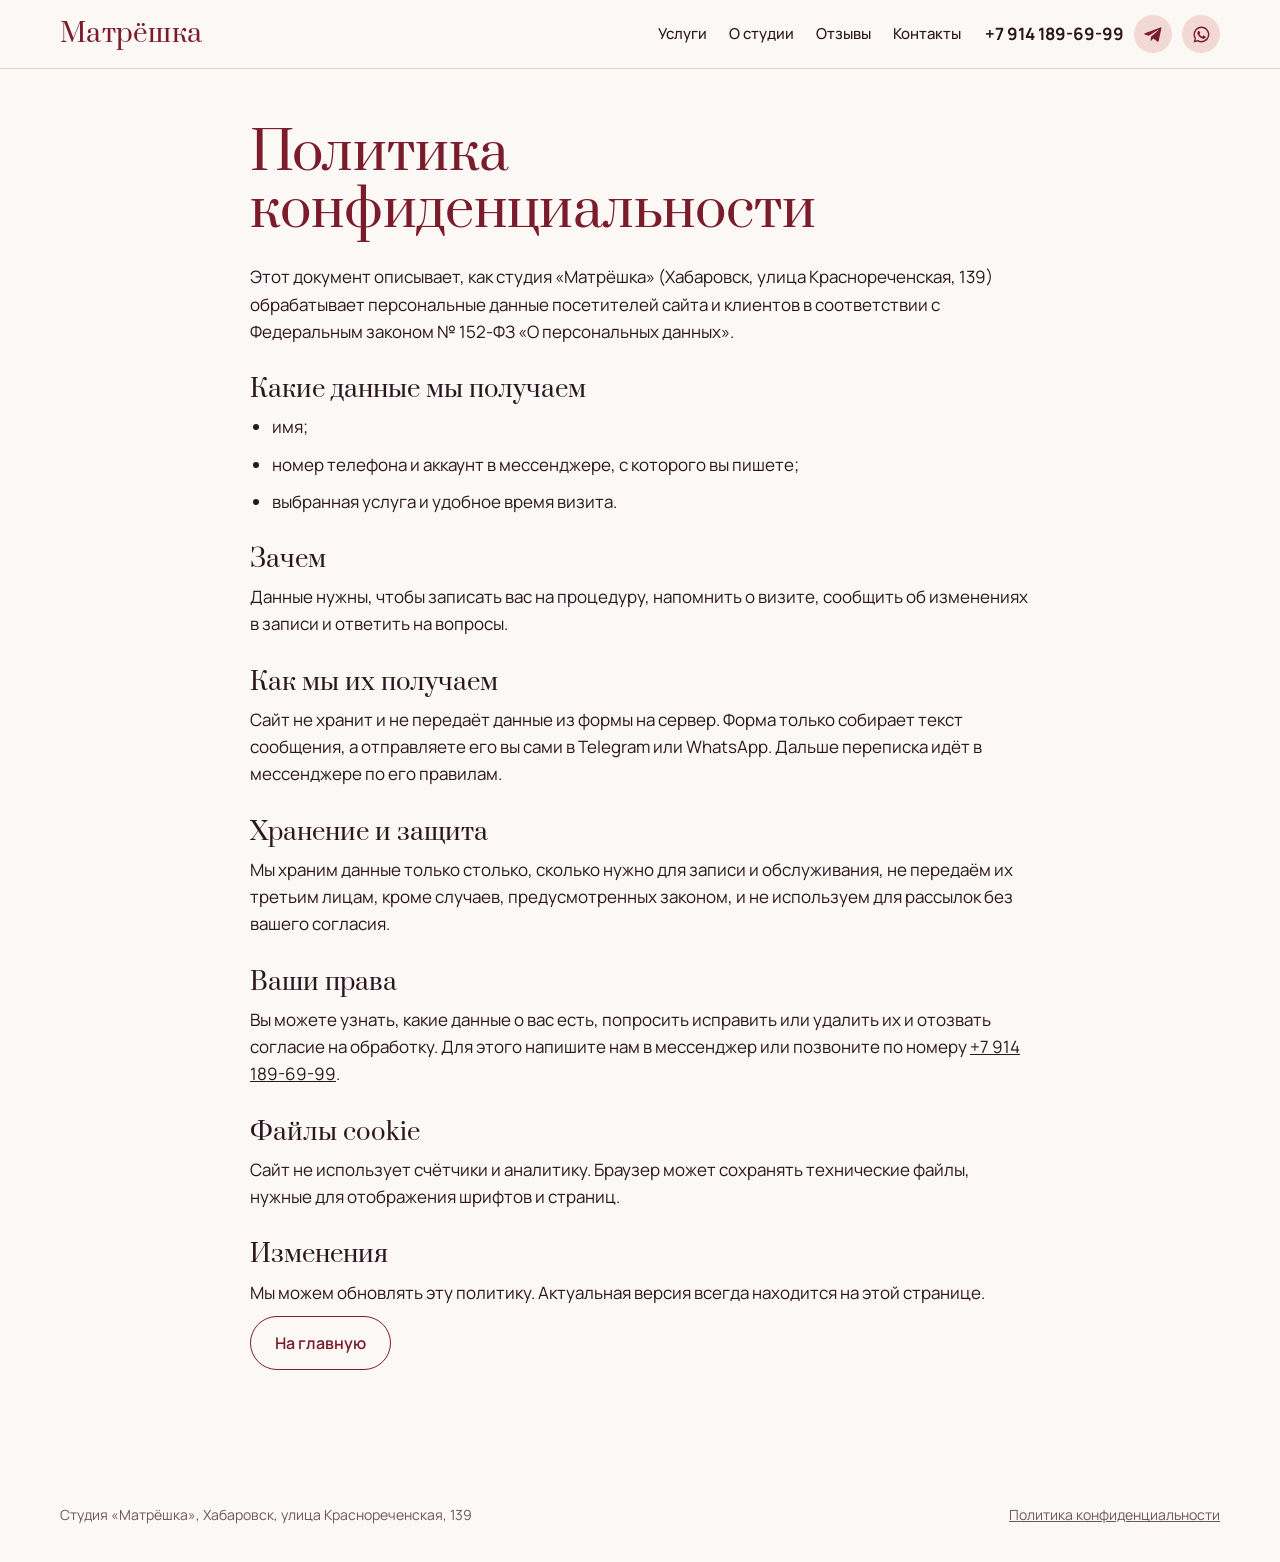
==== matreshka/politika.html @ 4131eca7 "Матрёшка: лендинг студии ресниц и бровей и политика Co-Authored-By: Claude Opus 5.5 <noreply@anthrop" ====
<!doctype html>
<html lang="ru">
<head>
<meta charset="utf-8">
<meta name="viewport" content="width=device-width, initial-scale=1">
<meta name="robots" content="noindex, nofollow">
<title>Политика конфиденциальности: Матрёшка</title>
<meta name="description" content="Студия ресниц и бровей «Матрёшка» в Хабаровске, улица Краснореченская, 139. Запись в Telegram и WhatsApp.">
<link rel="preconnect" href="https://fonts.googleapis.com">
<link rel="preconnect" href="https://fonts.gstatic.com" crossorigin>
<link href="https://fonts.googleapis.com/css2?family=Manrope:wght@400;500;600;700&family=Prata&display=swap&subset=cyrillic" rel="stylesheet">
<link rel="stylesheet" href="style.css">
</head>
<body>
<header class="top">
  <div class="wrap">
    <a class="logo" href="index.html">Матрёшка</a>
    <nav class="nav" id="nav">
      <a href="index.html#services">Услуги</a>
      <a href="index.html#room">О студии</a>
      <a href="index.html#reviews">Отзывы</a>
      <a href="index.html#contact">Контакты</a>
    </nav>
    <div class="contacts">
      <a class="phone" href="tel:+79141896999">+7 914 189-69-99</a>
      <a class="ico" href="https://t.me/+79141896999" target="_blank" rel="noopener" aria-label="Написать в Telegram"><svg viewBox="0 0 24 24" aria-hidden="true"><path d="M21.9 4.3 18.6 20c-.2 1.1-.9 1.4-1.8.9l-5-3.7-2.4 2.3c-.3.3-.5.5-1 .5l.4-5.1 9.3-8.4c.4-.4-.1-.6-.6-.2L6 13.5 1 12c-1.1-.3-1.1-1.1.2-1.6L20.6 3c.9-.3 1.7.2 1.3 1.3z"/></svg></a>
      <a class="ico" href="https://wa.me/79141896999" target="_blank" rel="noopener" aria-label="Написать в WhatsApp"><svg viewBox="0 0 24 24" aria-hidden="true"><path d="M12 2a10 10 0 0 0-8.6 15.1L2 22l5-1.3A10 10 0 1 0 12 2zm0 18.2c-1.5 0-3-.4-4.3-1.2l-.3-.2-3 .8.8-2.9-.2-.3A8.2 8.2 0 1 1 12 20.2zm4.5-6.1c-.2-.1-1.5-.7-1.7-.8-.2-.1-.4-.1-.6.1l-.8 1c-.1.2-.3.2-.5.1a6.7 6.7 0 0 1-3.3-2.9c-.2-.4.2-.4.7-1.3.1-.2 0-.3 0-.4l-.8-1.8c-.2-.5-.4-.4-.6-.4h-.5c-.2 0-.4.1-.7.3-.2.3-.9.9-.9 2.2s.9 2.5 1.1 2.7c.1.2 1.8 2.8 4.4 3.9 1.6.7 2.3.8 3.1.6.5-.1 1.5-.6 1.7-1.2.2-.6.2-1.1.2-1.2-.1-.1-.3-.2-.5-.3z"/></svg></a>
      <a class="ico" href="tel:+79141896999" aria-label="Позвонить" id="callico"><svg viewBox="0 0 24 24" aria-hidden="true"><path d="M6.6 10.8a15.1 15.1 0 0 0 6.6 6.6l2.2-2.2c.3-.3.7-.4 1-.2 1.1.4 2.3.6 3.6.6.6 0 1 .4 1 1V20c0 .6-.4 1-1 1A17 17 0 0 1 3 4c0-.6.4-1 1-1h3.5c.6 0 1 .4 1 1 0 1.3.2 2.5.6 3.6.1.3 0 .7-.2 1z"/></svg></a>
    </div>
    <button class="burger" aria-label="Меню" aria-controls="nav" aria-expanded="false"><svg viewBox="0 0 24 24" fill="none" stroke="currentColor" stroke-width="1.8"><path d="M3 7h18M3 12h18M3 17h18"/></svg></button>
  </div>
</header>
<main class="doc">
  <div class="wrap">
    <h1>Политика конфиденциальности</h1>
    <p>Этот документ описывает, как студия «Матрёшка» (Хабаровск, улица Краснореченская, 139) обрабатывает персональные данные посетителей сайта и клиентов в соответствии с Федеральным законом № 152‑ФЗ «О персональных данных».</p>
    <h2>Какие данные мы получаем</h2>
    <ul>
      <li>имя;</li>
      <li>номер телефона и аккаунт в мессенджере, с которого вы пишете;</li>
      <li>выбранная услуга и удобное время визита.</li>
    </ul>
    <h2>Зачем</h2>
    <p>Данные нужны, чтобы записать вас на процедуру, напомнить о визите, сообщить об изменениях в записи и ответить на вопросы.</p>
    <h2>Как мы их получаем</h2>
    <p>Сайт не хранит и не передаёт данные из формы на сервер. Форма только собирает текст сообщения, а отправляете его вы сами в Telegram или WhatsApp. Дальше переписка идёт в мессенджере по его правилам.</p>
    <h2>Хранение и защита</h2>
    <p>Мы храним данные только столько, сколько нужно для записи и обслуживания, не передаём их третьим лицам, кроме случаев, предусмотренных законом, и не используем для рассылок без вашего согласия.</p>
    <h2>Ваши права</h2>
    <p>Вы можете узнать, какие данные о вас есть, попросить исправить или удалить их и отозвать согласие на обработку. Для этого напишите нам в мессенджер или позвоните по номеру <a href="tel:+79141896999">+7 914 189-69-99</a>.</p>
    <h2>Файлы cookie</h2>
    <p>Сайт не использует счётчики и аналитику. Браузер может сохранять технические файлы, нужные для отображения шрифтов и страниц.</p>
    <h2>Изменения</h2>
    <p>Мы можем обновлять эту политику. Актуальная версия всегда находится на этой странице.</p>
    <p><a class="btn btn-line" href="index.html">На главную</a></p>
  </div>
</main>
<footer>
  <div class="wrap">
    <span>Студия «Матрёшка», Хабаровск, улица Краснореченская, 139</span>
    <a href="politika.html">Политика конфиденциальности</a>
  </div>
</footer>
<script src="script.js"></script>
</body>
</html>
---- matreshka/style.css ----
:root{
  --cherry:#7A1C2B; --cherry-d:#5E1220; --blush:#F2D9D3; --blush-l:#F8ECE8;
  --ink:#2B1620; --muted:#6E5560; --milk:#FCF8F6; --ochre:#B8873A; --line:#E6CFC8;
  --serif:"Prata",Georgia,serif; --sans:"Manrope",system-ui,sans-serif;
}
*{box-sizing:border-box;margin:0;padding:0}
html{scroll-behavior:smooth;scroll-padding-top:80px}
body{background:var(--milk);color:var(--ink);font:400 17px/1.6 var(--sans);-webkit-font-smoothing:antialiased}
img{display:block;max-width:100%}
a{color:inherit}
:focus-visible{outline:2px solid var(--cherry);outline-offset:3px;border-radius:4px}
.wrap{width:min(1160px,100% - 32px);margin-inline:auto}
h1,h2,h3{font-family:var(--serif);font-weight:400;line-height:1.1}
h2{font-size:clamp(30px,4.4vw,48px);margin-bottom:20px}
.lead{color:var(--muted);max-width:56ch}

/* header */
.top{position:sticky;top:0;z-index:20;background:rgba(252,248,246,.92);backdrop-filter:blur(10px);border-bottom:1px solid var(--line)}
.top .wrap{display:flex;align-items:center;gap:24px;height:68px}
.logo{font-family:var(--serif);font-size:26px;text-decoration:none;color:var(--cherry);letter-spacing:.01em}
.nav{display:flex;gap:22px;margin-left:auto}
.nav a{text-decoration:none;font-weight:500;font-size:15px}
.nav a:hover{color:var(--cherry)}
.contacts{display:flex;align-items:center;gap:10px}
.phone{font-weight:700;text-decoration:none;white-space:nowrap}
.ico{width:38px;height:38px;border-radius:50%;display:grid;place-items:center;background:var(--blush);color:var(--cherry);transition:background .2s}
.ico:hover{background:var(--cherry);color:#fff}
#callico{display:none}
.ico svg{width:19px;height:19px;fill:currentColor}
.burger{display:none;background:none;border:0;width:40px;height:40px;cursor:pointer;color:var(--ink)}
.burger svg{width:26px;height:26px}

/* buttons */
.btn{display:inline-flex;align-items:center;gap:10px;padding:15px 24px;border-radius:999px;font:600 16px var(--sans);text-decoration:none;border:1.5px solid var(--cherry);cursor:pointer;transition:background .2s,color .2s}
.btn svg{width:18px;height:18px;fill:currentColor}
.btn-main{background:var(--cherry);color:#fff}
.btn-main:hover{background:var(--cherry-d);border-color:var(--cherry-d)}
.btn-line{background:transparent;color:var(--cherry)}
.btn-line:hover{background:var(--cherry);color:#fff}

/* hero */
.hero{padding:56px 0 80px;overflow:hidden}
.hero .wrap{display:grid;grid-template-columns:1.05fr .95fr;gap:48px;align-items:center}
.hero h1{font-size:clamp(58px,10vw,128px);color:var(--cherry);letter-spacing:-.01em;margin-bottom:18px}
.hero .sub{font-size:clamp(20px,2.2vw,26px);font-family:var(--serif);margin-bottom:14px;max-width:22ch}
.hero .lead{margin-bottom:30px}
.cta{display:flex;flex-wrap:wrap;gap:12px}
.rating{display:inline-flex;align-items:center;gap:10px;margin-top:30px;text-decoration:none;color:var(--muted);font-size:15px}
.rating b{font-size:22px;color:var(--ink);font-family:var(--serif);font-weight:400}
.stars{color:var(--ochre);letter-spacing:2px}

/* nested ovals: the doll motif */
.doll{position:relative;aspect-ratio:4/5;width:min(440px,100%);margin-inline:auto}
.doll::before,.doll::after{content:"";position:absolute;border-radius:50% 50% 46% 46%/42% 42% 58% 58%;border:1.5px solid var(--cherry);opacity:.35}
.doll::before{inset:-26px}
.doll::after{inset:-52px;opacity:.16}
.doll .shell{position:absolute;inset:0;border-radius:50% 50% 46% 46%/42% 42% 58% 58%;overflow:hidden;background:linear-gradient(160deg,var(--blush),#E7BFB6)}
.doll img{width:100%;height:100%;object-fit:cover;object-position:center 30%}

/* sections */
section{padding:88px 0}
.services{background:var(--blush-l)}
.svc-head{display:flex;justify-content:space-between;align-items:end;gap:24px;flex-wrap:wrap;margin-bottom:36px}
.svc-list{list-style:none;border-top:1px solid var(--line)}
.svc-list li{display:grid;grid-template-columns:minmax(0,1fr) minmax(0,1.3fr) auto;gap:28px;align-items:center;padding:26px 0;border-bottom:1px solid var(--line)}
.svc-list h3{font-size:clamp(22px,2.4vw,28px)}
.svc-list p{color:var(--muted);font-size:16px}
.svc-list .price{font-weight:600;color:var(--cherry);white-space:nowrap;text-decoration:none;font-size:15px}
.svc-list .price:hover{text-decoration:underline}
.note{margin-top:22px;font-size:15px;color:var(--muted)}

.room .wrap{display:grid;grid-template-columns:.9fr 1.1fr;gap:64px;align-items:center}
.room-photo{border-radius:28px 28px 200px 28px;overflow:hidden;aspect-ratio:4/5;background:var(--blush)}
.room-photo img{width:100%;height:100%;object-fit:cover}
.praise{list-style:none;margin-top:28px;display:grid;gap:20px}
.praise li{padding-left:22px;border-left:2px solid var(--ochre)}
.praise b{display:block;font-family:var(--serif);font-weight:400;font-size:21px;margin-bottom:2px}
.praise span{color:var(--muted);font-size:16px}

.steps{background:var(--cherry);color:#fff}
.steps h2{color:#fff}
.steps .lead{color:#F2D9D3}
.step-list{list-style:none;display:grid;grid-template-columns:repeat(3,1fr);gap:36px;margin-top:44px;counter-reset:s}
.step-list li{counter-increment:s;border-top:1px solid rgba(255,255,255,.3);padding-top:22px}
.step-list li::before{content:counter(s);font-family:var(--serif);font-size:44px;color:var(--blush);display:block;line-height:1;margin-bottom:14px}
.step-list b{display:block;font-size:19px;margin-bottom:6px}
.step-list span{color:#F2D9D3;font-size:16px}
.steps .cta{margin-top:44px}
.steps .btn-main{background:#fff;color:var(--cherry);border-color:#fff}
.steps .btn-main:hover{background:var(--blush);border-color:var(--blush)}
.steps .btn-line{color:#fff;border-color:rgba(255,255,255,.6)}
.steps .btn-line:hover{background:#fff;color:var(--cherry)}

.reviews .wrap{display:grid;grid-template-columns:auto 1fr;gap:64px;align-items:center}
.big-rate{font-family:var(--serif);font-size:clamp(96px,14vw,170px);line-height:.9;color:var(--cherry)}
.big-rate small{display:block;font-family:var(--sans);font-size:16px;color:var(--muted);margin-top:14px;line-height:1.5}
.reviews p.lead{margin-bottom:26px}

.contact{background:var(--blush-l)}
.contact .wrap{display:grid;grid-template-columns:1fr 1fr;gap:56px}
.info{display:grid;gap:22px;margin-top:8px}
.info dt{font-size:14px;color:var(--muted)}
.info dd{font-size:19px;font-weight:600}
.info dd a{text-decoration:none}
.info dd a:hover{color:var(--cherry)}
.map-links{display:flex;gap:10px;flex-wrap:wrap;margin-top:28px}
form{background:#fff;border-radius:28px;padding:36px;display:grid;gap:16px;border:1px solid var(--line)}
form h3{font-size:28px}
form p{color:var(--muted);font-size:15px}
label{display:grid;gap:6px;font-size:14px;font-weight:600}
input,select,textarea{font:400 16px var(--sans);padding:13px 16px;border-radius:14px;border:1.5px solid var(--line);background:var(--milk);color:var(--ink);width:100%}
input:focus,select:focus,textarea:focus{outline:none;border-color:var(--cherry)}
.choose{display:flex;gap:10px;flex-wrap:wrap}
.choose .btn{flex:1;justify-content:center}

footer{padding:36px 0;font-size:14px;color:var(--muted)}
footer .wrap{display:flex;justify-content:space-between;gap:16px;flex-wrap:wrap}

/* policy page */
.doc{padding:56px 0 88px}
.doc .wrap{max-width:780px}
.doc h1{font-size:clamp(34px,5vw,52px);color:var(--cherry);margin-bottom:24px}
.doc h2{font-size:24px;margin:32px 0 10px}
.doc p,.doc li{margin-bottom:10px}
.doc ul{padding-left:22px}

@media (max-width:960px){
  .nav{display:none;position:absolute;top:68px;left:0;right:0;background:var(--milk);flex-direction:column;padding:16px 16px 24px;gap:4px;border-bottom:1px solid var(--line)}
  .nav.open{display:flex}
  .nav a{padding:12px 0;font-size:18px}
  .burger{display:block}
  .contacts{margin-left:auto}
  .phone{display:none}
  #callico{display:grid}
  .hero .wrap,.room .wrap,.reviews .wrap,.contact .wrap{grid-template-columns:1fr}
  .hero{padding-top:36px}
  .doll{width:min(320px,74%);margin-top:40px}
  .room .wrap{gap:36px}
  .reviews .wrap{gap:24px}
}
@media (max-width:640px){
  body{font-size:16px}
  section{padding:64px 0}
  .svc-list li{grid-template-columns:1fr;gap:6px;padding:22px 0}
  .step-list{grid-template-columns:1fr;gap:26px}
  form{padding:24px}
  .cta .btn{flex:1 1 100%;justify-content:center}
  .logo{font-size:22px}
}
@media (prefers-reduced-motion:reduce){html{scroll-behavior:auto}*{transition:none!important}}
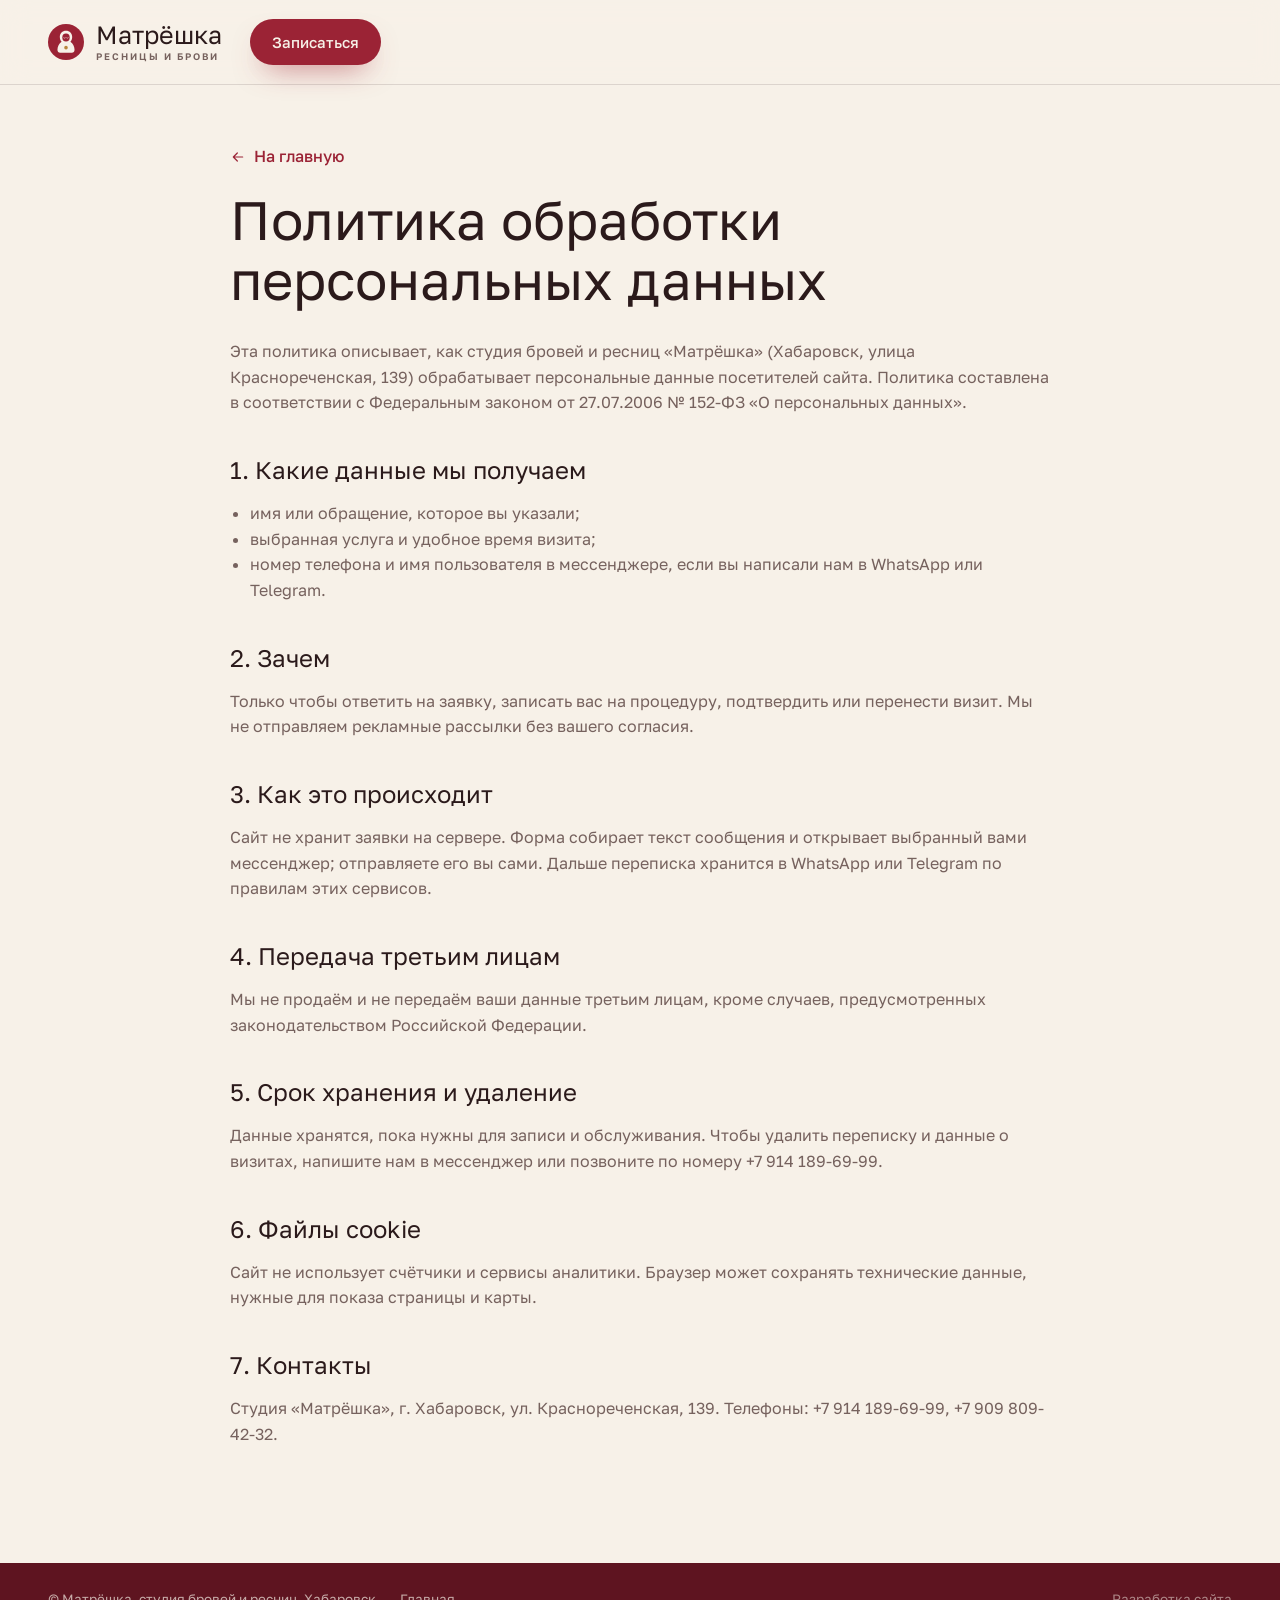
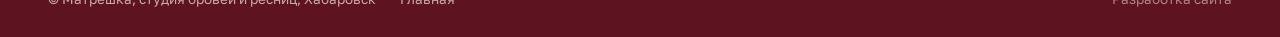
==== commit 1d65e324: "Матрёшка: лендинг студии бровей и ресниц с нуля Идея «взгляд собирается слоями»: матрёшка в SVG, кон" ====
--- a/matreshka/politika.html
+++ b/matreshka/politika.html
@@ -4,63 +4,45 @@
 <meta charset="utf-8">
 <meta name="viewport" content="width=device-width, initial-scale=1">
 <meta name="robots" content="noindex, nofollow">
-<title>Политика конфиденциальности: Матрёшка</title>
-<meta name="description" content="Студия ресниц и бровей «Матрёшка» в Хабаровске, улица Краснореченская, 139. Запись в Telegram и WhatsApp.">
-<link rel="preconnect" href="https://fonts.googleapis.com">
-<link rel="preconnect" href="https://fonts.gstatic.com" crossorigin>
-<link href="https://fonts.googleapis.com/css2?family=Manrope:wght@400;500;600;700&family=Prata&display=swap&subset=cyrillic" rel="stylesheet">
+<title>Политика конфиденциальности: Матрёшка, Хабаровск</title>
+<meta name="description" content="Политика обработки персональных данных студии бровей и ресниц «Матрёшка», Хабаровск.">
+<link rel="icon" href="favicon.svg" type="image/svg+xml">
 <link rel="stylesheet" href="style.css">
+<style>
+.doc{padding:60px 0 100px}
+.doc .wrap{max-width:820px}
+.doc h1{font:400 clamp(34px,4.4vw,54px)/1.1 var(--ff-h);margin:18px 0 30px}
+.doc h2{font:400 24px/1.3 var(--ff-h);margin:38px 0 12px}
+.doc p,.doc li{color:var(--muted)}
+.doc ul{padding-left:20px}
+.back{display:inline-flex;align-items:center;gap:8px;color:var(--cherry);font-weight:500}
+.back svg{width:16px;height:16px;transform:rotate(180deg)}
+</style>
 </head>
 <body>
-<header class="top">
-  <div class="wrap">
-    <a class="logo" href="index.html">Матрёшка</a>
-    <nav class="nav" id="nav">
-      <a href="index.html#services">Услуги</a>
-      <a href="index.html#room">О студии</a>
-      <a href="index.html#reviews">Отзывы</a>
-      <a href="index.html#contact">Контакты</a>
-    </nav>
-    <div class="contacts">
-      <a class="phone" href="tel:+79141896999">+7 914 189-69-99</a>
-      <a class="ico" href="https://t.me/+79141896999" target="_blank" rel="noopener" aria-label="Написать в Telegram"><svg viewBox="0 0 24 24" aria-hidden="true"><path d="M21.9 4.3 18.6 20c-.2 1.1-.9 1.4-1.8.9l-5-3.7-2.4 2.3c-.3.3-.5.5-1 .5l.4-5.1 9.3-8.4c.4-.4-.1-.6-.6-.2L6 13.5 1 12c-1.1-.3-1.1-1.1.2-1.6L20.6 3c.9-.3 1.7.2 1.3 1.3z"/></svg></a>
-      <a class="ico" href="https://wa.me/79141896999" target="_blank" rel="noopener" aria-label="Написать в WhatsApp"><svg viewBox="0 0 24 24" aria-hidden="true"><path d="M12 2a10 10 0 0 0-8.6 15.1L2 22l5-1.3A10 10 0 1 0 12 2zm0 18.2c-1.5 0-3-.4-4.3-1.2l-.3-.2-3 .8.8-2.9-.2-.3A8.2 8.2 0 1 1 12 20.2zm4.5-6.1c-.2-.1-1.5-.7-1.7-.8-.2-.1-.4-.1-.6.1l-.8 1c-.1.2-.3.2-.5.1a6.7 6.7 0 0 1-3.3-2.9c-.2-.4.2-.4.7-1.3.1-.2 0-.3 0-.4l-.8-1.8c-.2-.5-.4-.4-.6-.4h-.5c-.2 0-.4.1-.7.3-.2.3-.9.9-.9 2.2s.9 2.5 1.1 2.7c.1.2 1.8 2.8 4.4 3.9 1.6.7 2.3.8 3.1.6.5-.1 1.5-.6 1.7-1.2.2-.6.2-1.1.2-1.2-.1-.1-.3-.2-.5-.3z"/></svg></a>
-      <a class="ico" href="tel:+79141896999" aria-label="Позвонить" id="callico"><svg viewBox="0 0 24 24" aria-hidden="true"><path d="M6.6 10.8a15.1 15.1 0 0 0 6.6 6.6l2.2-2.2c.3-.3.7-.4 1-.2 1.1.4 2.3.6 3.6.6.6 0 1 .4 1 1V20c0 .6-.4 1-1 1A17 17 0 0 1 3 4c0-.6.4-1 1-1h3.5c.6 0 1 .4 1 1 0 1.3.2 2.5.6 3.6.1.3 0 .7-.2 1z"/></svg></a>
-    </div>
-    <button class="burger" aria-label="Меню" aria-controls="nav" aria-expanded="false"><svg viewBox="0 0 24 24" fill="none" stroke="currentColor" stroke-width="1.8"><path d="M3 7h18M3 12h18M3 17h18"/></svg></button>
-  </div>
-</header>
-<main class="doc">
-  <div class="wrap">
-    <h1>Политика конфиденциальности</h1>
-    <p>Этот документ описывает, как студия «Матрёшка» (Хабаровск, улица Краснореченская, 139) обрабатывает персональные данные посетителей сайта и клиентов в соответствии с Федеральным законом № 152‑ФЗ «О персональных данных».</p>
-    <h2>Какие данные мы получаем</h2>
-    <ul>
-      <li>имя;</li>
-      <li>номер телефона и аккаунт в мессенджере, с которого вы пишете;</li>
-      <li>выбранная услуга и удобное время визита.</li>
-    </ul>
-    <h2>Зачем</h2>
-    <p>Данные нужны, чтобы записать вас на процедуру, напомнить о визите, сообщить об изменениях в записи и ответить на вопросы.</p>
-    <h2>Как мы их получаем</h2>
-    <p>Сайт не хранит и не передаёт данные из формы на сервер. Форма только собирает текст сообщения, а отправляете его вы сами в Telegram или WhatsApp. Дальше переписка идёт в мессенджере по его правилам.</p>
-    <h2>Хранение и защита</h2>
-    <p>Мы храним данные только столько, сколько нужно для записи и обслуживания, не передаём их третьим лицам, кроме случаев, предусмотренных законом, и не используем для рассылок без вашего согласия.</p>
-    <h2>Ваши права</h2>
-    <p>Вы можете узнать, какие данные о вас есть, попросить исправить или удалить их и отозвать согласие на обработку. Для этого напишите нам в мессенджер или позвоните по номеру <a href="tel:+79141896999">+7 914 189-69-99</a>.</p>
-    <h2>Файлы cookie</h2>
-    <p>Сайт не использует счётчики и аналитику. Браузер может сохранять технические файлы, нужные для отображения шрифтов и страниц.</p>
-    <h2>Изменения</h2>
-    <p>Мы можем обновлять эту политику. Актуальная версия всегда находится на этой странице.</p>
-    <p><a class="btn btn-line" href="index.html">На главную</a></p>
-  </div>
-</main>
-<footer>
-  <div class="wrap">
-    <span>Студия «Матрёшка», Хабаровск, улица Краснореченская, 139</span>
-    <a href="politika.html">Политика конфиденциальности</a>
-  </div>
-</footer>
-<script src="script.js"></script>
+<header class="hdr is-scrolled"><div class="hdr__in wrap">
+  <a href="./" class="logo"><img src="favicon.svg" alt="" width="36" height="36"><span class="logo__txt">Матрёшка<small>ресницы и брови</small></span></a>
+  <div class="hdr__right"><a class="btn btn--sm btn--cherry" href="./#book">Записаться</a></div>
+</div></header>
+<main class="doc"><div class="wrap">
+<a class="back" href="./"><svg viewBox="0 0 24 24"><path d="M5 12h14M13 6l6 6-6 6" fill="none" stroke="currentColor" stroke-width="1.8" stroke-linecap="round" stroke-linejoin="round"/></svg>На главную</a>
+<h1>Политика обработки персональных данных</h1>
+<p>Эта политика описывает, как студия бровей и ресниц «Матрёшка» (Хабаровск, улица Краснореченская, 139) обрабатывает персональные данные посетителей сайта. Политика составлена в соответствии с Федеральным законом от 27.07.2006 № 152-ФЗ «О персональных данных».</p>
+<h2>1. Какие данные мы получаем</h2>
+<ul><li>имя или обращение, которое вы указали;</li><li>выбранная услуга и удобное время визита;</li><li>номер телефона и имя пользователя в мессенджере, если вы написали нам в WhatsApp или Telegram.</li></ul>
+<h2>2. Зачем</h2>
+<p>Только чтобы ответить на заявку, записать вас на процедуру, подтвердить или перенести визит. Мы не отправляем рекламные рассылки без вашего согласия.</p>
+<h2>3. Как это происходит</h2>
+<p>Сайт не хранит заявки на сервере. Форма собирает текст сообщения и открывает выбранный вами мессенджер; отправляете его вы сами. Дальше переписка хранится в WhatsApp или Telegram по правилам этих сервисов.</p>
+<h2>4. Передача третьим лицам</h2>
+<p>Мы не продаём и не передаём ваши данные третьим лицам, кроме случаев, предусмотренных законодательством Российской Федерации.</p>
+<h2>5. Срок хранения и удаление</h2>
+<p>Данные хранятся, пока нужны для записи и обслуживания. Чтобы удалить переписку и данные о визитах, напишите нам в мессенджер или позвоните по номеру +7 914 189-69-99.</p>
+<h2>6. Файлы cookie</h2>
+<p>Сайт не использует счётчики и сервисы аналитики. Браузер может сохранять технические данные, нужные для показа страницы и карты.</p>
+<h2>7. Контакты</h2>
+<p>Студия «Матрёшка», г. Хабаровск, ул. Краснореченская, 139. Телефоны: +7 914 189-69-99, +7 909 809-42-32.</p>
+</div></main>
+<footer class="ftr"><div class="wrap ftr__in"><span>© Матрёшка, студия бровей и ресниц, Хабаровск</span><a href="./">Главная</a><a class="dev" href="https://staswebdesign.github.io/" target="_blank" rel="noopener">Разработка сайта</a></div></footer>
 </body>
 </html>
--- a/matreshka/style.css
+++ b/matreshka/style.css
@@ -1,150 +1,454 @@
+@font-face{font-family:"Prata";src:url(fonts/prata-cyrillic-400-normal.woff2) format("woff2");font-weight:400;font-display:swap;unicode-range:U+0301,U+0400-045F,U+0490-0491,U+04B0-04B1,U+2116}
+@font-face{font-family:"Prata";src:url(fonts/prata-latin-400-normal.woff2) format("woff2");font-weight:400;font-display:swap;unicode-range:U+0000-002F,U+003A-00FF,U+0131,U+0152-0153,U+02BB-02BC,U+02C6,U+02DA,U+02DC,U+2000-206F,U+20AC,U+20BD,U+2122,U+2212,U+2215}
+@font-face{font-family:"Golos";src:url(fonts/golos-text-cyrillic-400-normal.woff2) format("woff2");font-weight:400;font-display:swap;unicode-range:U+0301,U+0400-045F,U+0490-0491,U+04B0-04B1,U+2116}
+@font-face{font-family:"Golos";src:url(fonts/golos-text-cyrillic-500-normal.woff2) format("woff2");font-weight:500;font-display:swap;unicode-range:U+0301,U+0400-045F,U+0490-0491,U+04B0-04B1,U+2116}
+@font-face{font-family:"Golos";src:url(fonts/golos-text-cyrillic-600-normal.woff2) format("woff2");font-weight:600;font-display:swap;unicode-range:U+0301,U+0400-045F,U+0490-0491,U+04B0-04B1,U+2116}
+@font-face{font-family:"Golos";src:url(fonts/golos-text-latin-400-normal.woff2) format("woff2");font-weight:400;font-display:swap;unicode-range:U+0000-00FF,U+0131,U+0152-0153,U+02BB-02BC,U+02C6,U+02DA,U+02DC,U+2000-206F,U+20AC,U+20BD,U+2122,U+2212,U+2215}
+@font-face{font-family:"Golos";src:url(fonts/golos-text-latin-500-normal.woff2) format("woff2");font-weight:500;font-display:swap;unicode-range:U+0000-00FF,U+0131,U+0152-0153,U+02BB-02BC,U+02C6,U+02DA,U+02DC,U+2000-206F,U+20AC,U+20BD,U+2122,U+2212,U+2215}
+@font-face{font-family:"Golos";src:url(fonts/golos-text-latin-600-normal.woff2) format("woff2");font-weight:600;font-display:swap;unicode-range:U+0000-00FF,U+0131,U+0152-0153,U+02BB-02BC,U+02C6,U+02DA,U+02DC,U+2000-206F,U+20AC,U+20BD,U+2122,U+2212,U+2215}
+
 :root{
-  --cherry:#7A1C2B; --cherry-d:#5E1220; --blush:#F2D9D3; --blush-l:#F8ECE8;
-  --ink:#2B1620; --muted:#6E5560; --milk:#FCF8F6; --ochre:#B8873A; --line:#E6CFC8;
-  --serif:"Prata",Georgia,serif; --sans:"Manrope",system-ui,sans-serif;
-}
-*{box-sizing:border-box;margin:0;padding:0}
-html{scroll-behavior:smooth;scroll-padding-top:80px}
-body{background:var(--milk);color:var(--ink);font:400 17px/1.6 var(--sans);-webkit-font-smoothing:antialiased}
-img{display:block;max-width:100%}
-a{color:inherit}
-:focus-visible{outline:2px solid var(--cherry);outline-offset:3px;border-radius:4px}
-.wrap{width:min(1160px,100% - 32px);margin-inline:auto}
-h1,h2,h3{font-family:var(--serif);font-weight:400;line-height:1.1}
-h2{font-size:clamp(30px,4.4vw,48px);margin-bottom:20px}
-.lead{color:var(--muted);max-width:56ch}
+  --milk:#F7F1E8;
+  --milk2:#EFE5D6;
+  --card:#FBF8F3;
+  --ink:#2B1A1B;
+  --muted:#76625E;
+  --cherry:#9B2335;
+  --cherry-d:#5E1420;
+  --gold:#B8863B;
+  --blush:#E9C9BD;
+  --line:rgba(43,26,27,.13);
+  --line-l:rgba(247,241,232,.22);
+  --ff-h:"Prata","Golos",Georgia,serif;
+  --ff:"Golos",system-ui,-apple-system,"Segoe UI",sans-serif;
+  --ease:cubic-bezier(.22,.8,.24,1);
+  --r:22px;
+  --gap:clamp(20px,3vw,40px);
+  --sec:clamp(84px,10vw,140px);
+}
+*,*::before,*::after{box-sizing:border-box}
+html{-webkit-text-size-adjust:100%;scroll-padding-top:90px}
+html.lenis,html.lenis body{height:auto}
+.lenis.lenis-smooth{scroll-behavior:auto!important}
+body{margin:0;background:var(--milk);color:var(--ink);font:400 16px/1.6 var(--ff);-webkit-font-smoothing:antialiased;overflow-x:clip}
+a{color:inherit;text-decoration:none;-webkit-tap-highlight-color:transparent}
+button{font:inherit;color:inherit;background:none;border:0;cursor:pointer;-webkit-tap-highlight-color:transparent}
+img,svg{display:block}
+::selection{background:var(--cherry);color:var(--milk)}
+::-webkit-scrollbar{width:10px;height:8px}
+::-webkit-scrollbar-track{background:var(--milk2)}
+::-webkit-scrollbar-thumb{background:#c9b3a8;border-radius:10px;border:2px solid var(--milk2)}
+html{scrollbar-color:#c9b3a8 var(--milk2);scrollbar-width:thin}
+.wrap{width:min(1240px,100% - 2*clamp(20px,4vw,48px));margin-inline:auto}
+.i{width:18px;height:18px;flex:none}
+
+/* doll */
+.d-body{fill:var(--doll-body,var(--cherry))}
+.d-face{fill:var(--doll-face,var(--milk))}
+.d-hair{fill:var(--doll-ink,var(--ink))}
+.d-brow{fill:none;stroke:var(--doll-ink,var(--ink));stroke-width:3.2;stroke-linecap:round}
+.d-ln{fill:none;stroke:var(--doll-ink,var(--ink));stroke-width:2.4;stroke-linecap:round}
+.d-lash{stroke:var(--doll-ink,var(--ink));stroke-width:1.6;stroke-linecap:round}
+.d-cheek{fill:var(--blush);opacity:.85}
+.d-lip{fill:var(--doll-lip,var(--cherry))}
+.d-apron{fill:var(--doll-face,var(--milk))}
+.d-gold{fill:none;stroke:var(--gold);stroke-width:3;stroke-linecap:round}
+.d-stem{stroke:var(--gold);stroke-width:2.4}
+.d-leaf{fill:var(--gold)}
+.d-petal{fill:var(--doll-lip,var(--cherry))}
+.d-core{fill:var(--gold)}
+.d-dot{fill:var(--gold)}
+
+/* type */
+.eyebrow{margin:0 0 18px;font:600 12px/1.3 var(--ff);letter-spacing:.16em;text-transform:uppercase;color:var(--cherry);display:flex;align-items:center;gap:12px}
+.eyebrow::before{content:"";width:26px;height:1px;background:currentColor}
+.eyebrow--light{color:var(--blush)}
+.h1{font:400 clamp(44px,5vw,72px)/1.06 var(--ff-h);margin:0;letter-spacing:-.01em}
+.h1 em{display:block;font-style:normal;color:var(--cherry)}
+.h2{font:400 clamp(30px,3.5vw,52px)/1.12 var(--ff-h);margin:0;letter-spacing:-.005em;text-wrap:balance}
+h3{font:400 24px/1.25 var(--ff-h);margin:0}
+.lead{font-size:clamp(18px,1.6vw,21px);line-height:1.55;margin:0 0 18px}
+.sec{padding:var(--sec) 0}
+.sec__head{max-width:760px;margin-bottom:clamp(36px,5vw,60px)}
+.sec__head--row{max-width:none;display:flex;justify-content:space-between;align-items:flex-end;gap:24px;flex-wrap:wrap}
+.sec__sub{color:var(--muted);margin:18px 0 0;font-size:17px;max-width:560px}
+
+/* buttons */
+.btn{display:inline-flex;align-items:center;justify-content:center;gap:10px;height:58px;padding:0 30px;border-radius:999px;font:500 16px/1 var(--ff);white-space:nowrap;transition:background .35s var(--ease),color .35s var(--ease),border-color .35s var(--ease),transform .35s var(--ease),box-shadow .35s var(--ease)}
+.btn .i{transition:transform .35s var(--ease)}
+.btn:hover .i{transform:translateX(4px)}
+.btn--cherry{background:var(--cherry);color:var(--milk);box-shadow:0 14px 30px -14px rgba(155,35,53,.7)}
+.btn--cherry:hover{background:var(--cherry-d)}
+.btn--line{border:1px solid rgba(43,26,27,.28)}
+.btn--line:hover{border-color:var(--ink);background:var(--ink);color:var(--milk)}
+.btn--milk{background:var(--milk);color:var(--cherry-d)}
+.btn--milk:hover{background:#fff}
+.btn--ghost{border:1px solid var(--line-l);color:var(--milk)}
+.btn--ghost:hover{background:rgba(247,241,232,.1);border-color:var(--milk)}
+.btn--sm{height:46px;padding:0 22px;font-size:15px}
+.btn--block{width:100%}
 
 /* header */
-.top{position:sticky;top:0;z-index:20;background:rgba(252,248,246,.92);backdrop-filter:blur(10px);border-bottom:1px solid var(--line)}
-.top .wrap{display:flex;align-items:center;gap:24px;height:68px}
-.logo{font-family:var(--serif);font-size:26px;text-decoration:none;color:var(--cherry);letter-spacing:.01em}
-.nav{display:flex;gap:22px;margin-left:auto}
-.nav a{text-decoration:none;font-weight:500;font-size:15px}
-.nav a:hover{color:var(--cherry)}
-.contacts{display:flex;align-items:center;gap:10px}
-.phone{font-weight:700;text-decoration:none;white-space:nowrap}
-.ico{width:38px;height:38px;border-radius:50%;display:grid;place-items:center;background:var(--blush);color:var(--cherry);transition:background .2s}
-.ico:hover{background:var(--cherry);color:#fff}
-#callico{display:none}
-.ico svg{width:19px;height:19px;fill:currentColor}
-.burger{display:none;background:none;border:0;width:40px;height:40px;cursor:pointer;color:var(--ink)}
-.burger svg{width:26px;height:26px}
-
-/* buttons */
-.btn{display:inline-flex;align-items:center;gap:10px;padding:15px 24px;border-radius:999px;font:600 16px var(--sans);text-decoration:none;border:1.5px solid var(--cherry);cursor:pointer;transition:background .2s,color .2s}
-.btn svg{width:18px;height:18px;fill:currentColor}
-.btn-main{background:var(--cherry);color:#fff}
-.btn-main:hover{background:var(--cherry-d);border-color:var(--cherry-d)}
-.btn-line{background:transparent;color:var(--cherry)}
-.btn-line:hover{background:var(--cherry);color:#fff}
+.hdr{position:sticky;top:0;z-index:50;transition:background .4s var(--ease),box-shadow .4s var(--ease)}
+.hdr.is-scrolled{background:rgba(247,241,232,.88);backdrop-filter:blur(14px);-webkit-backdrop-filter:blur(14px);box-shadow:0 1px 0 var(--line)}
+.hdr__in{display:flex;align-items:center;gap:28px;height:84px}
+.logo{display:flex;align-items:center;gap:12px;flex:none}
+.logo__mark{width:30px;height:42px}
+.logo__txt{font:400 25px/1 var(--ff-h);display:flex;flex-direction:column;gap:5px}
+.logo__txt small{font:600 9.5px/1 var(--ff);letter-spacing:.22em;text-transform:uppercase;color:var(--muted)}
+.nav{display:flex;gap:26px;margin-inline:auto;font-size:15px}
+.nav a{position:relative;padding:6px 0}
+.nav a::after{content:"";position:absolute;left:0;right:0;bottom:0;height:1px;background:var(--cherry);transform:scaleX(0);transform-origin:right;transition:transform .4s var(--ease)}
+.nav a:hover::after{transform:scaleX(1);transform-origin:left}
+.hdr__right{display:flex;align-items:center;gap:10px}
+.hdr__phone{font-weight:500;font-size:15px;margin-right:6px;white-space:nowrap}
+.ico-btn{width:42px;height:42px;border-radius:50%;border:1px solid var(--line);display:grid;place-items:center;transition:background .3s,color .3s,border-color .3s}
+.ico-btn svg{width:18px;height:18px}
+.ico-btn:hover{background:var(--ink);color:var(--milk);border-color:var(--ink)}
+.burger{display:none;width:46px;height:46px;border-radius:50%;border:1px solid var(--line);position:relative}
+.burger span{position:absolute;left:14px;right:14px;height:1.5px;background:var(--ink);transition:transform .45s var(--ease),top .45s var(--ease)}
+.burger span:first-child{top:19px}.burger span:last-child{top:26px}
+.menu-open .burger span:first-child{top:22.5px;transform:rotate(45deg)}
+.menu-open .burger span:last-child{top:22.5px;transform:rotate(-45deg)}
+
+/* mobile nav */
+.mnav{position:fixed;inset:0;z-index:45;background:var(--milk);padding:96px 0 28px;opacity:0;visibility:hidden;transition:opacity .45s var(--ease),visibility .45s;overflow-y:auto}
+.menu-open .mnav{opacity:1;visibility:visible}
+.mnav__in{width:calc(100% - 40px);margin:0 auto;min-height:100%;display:flex;flex-direction:column;justify-content:space-between;gap:32px}
+.mnav__links{display:flex;flex-direction:column}
+.mnav__links a{display:flex;align-items:baseline;gap:14px;padding:13px 0;border-bottom:1px solid var(--line);font:400 24px/1.2 var(--ff-h);transform:translateY(14px);opacity:0;transition:transform .5s var(--ease),opacity .5s var(--ease)}
+.mnav__links a i{font:500 11px/1 var(--ff);font-style:normal;color:var(--cherry);letter-spacing:.1em;width:20px}
+.menu-open .mnav__links a{transform:none;opacity:1}
+.menu-open .mnav__links a:nth-child(2){transition-delay:.04s}.menu-open .mnav__links a:nth-child(3){transition-delay:.08s}.menu-open .mnav__links a:nth-child(4){transition-delay:.12s}.menu-open .mnav__links a:nth-child(5){transition-delay:.16s}.menu-open .mnav__links a:nth-child(6){transition-delay:.2s}.menu-open .mnav__links a:nth-child(7){transition-delay:.24s}
+.mnav__foot{display:flex;flex-direction:column;gap:12px}
+.mnav__row{display:grid;grid-template-columns:1fr 1fr;gap:10px}
+.pill{display:flex;align-items:center;justify-content:center;gap:8px;height:52px;border-radius:999px;border:1px solid var(--line);font-weight:500}
+.pill svg{width:18px;height:18px}
+.mnav__phone{text-align:center;font:500 18px/1.4 var(--ff);margin-top:6px}
+.mnav__addr{text-align:center;color:var(--muted);margin:0;font-size:14px}
 
 /* hero */
-.hero{padding:56px 0 80px;overflow:hidden}
-.hero .wrap{display:grid;grid-template-columns:1.05fr .95fr;gap:48px;align-items:center}
-.hero h1{font-size:clamp(58px,10vw,128px);color:var(--cherry);letter-spacing:-.01em;margin-bottom:18px}
-.hero .sub{font-size:clamp(20px,2.2vw,26px);font-family:var(--serif);margin-bottom:14px;max-width:22ch}
-.hero .lead{margin-bottom:30px}
-.cta{display:flex;flex-wrap:wrap;gap:12px}
-.rating{display:inline-flex;align-items:center;gap:10px;margin-top:30px;text-decoration:none;color:var(--muted);font-size:15px}
-.rating b{font-size:22px;color:var(--ink);font-family:var(--serif);font-weight:400}
-.stars{color:var(--ochre);letter-spacing:2px}
-
-/* nested ovals: the doll motif */
-.doll{position:relative;aspect-ratio:4/5;width:min(440px,100%);margin-inline:auto}
-.doll::before,.doll::after{content:"";position:absolute;border-radius:50% 50% 46% 46%/42% 42% 58% 58%;border:1.5px solid var(--cherry);opacity:.35}
-.doll::before{inset:-26px}
-.doll::after{inset:-52px;opacity:.16}
-.doll .shell{position:absolute;inset:0;border-radius:50% 50% 46% 46%/42% 42% 58% 58%;overflow:hidden;background:linear-gradient(160deg,var(--blush),#E7BFB6)}
-.doll img{width:100%;height:100%;object-fit:cover;object-position:center 30%}
-
-/* sections */
-section{padding:88px 0}
-.services{background:var(--blush-l)}
-.svc-head{display:flex;justify-content:space-between;align-items:end;gap:24px;flex-wrap:wrap;margin-bottom:36px}
-.svc-list{list-style:none;border-top:1px solid var(--line)}
-.svc-list li{display:grid;grid-template-columns:minmax(0,1fr) minmax(0,1.3fr) auto;gap:28px;align-items:center;padding:26px 0;border-bottom:1px solid var(--line)}
-.svc-list h3{font-size:clamp(22px,2.4vw,28px)}
-.svc-list p{color:var(--muted);font-size:16px}
-.svc-list .price{font-weight:600;color:var(--cherry);white-space:nowrap;text-decoration:none;font-size:15px}
-.svc-list .price:hover{text-decoration:underline}
-.note{margin-top:22px;font-size:15px;color:var(--muted)}
-
-.room .wrap{display:grid;grid-template-columns:.9fr 1.1fr;gap:64px;align-items:center}
-.room-photo{border-radius:28px 28px 200px 28px;overflow:hidden;aspect-ratio:4/5;background:var(--blush)}
-.room-photo img{width:100%;height:100%;object-fit:cover}
-.praise{list-style:none;margin-top:28px;display:grid;gap:20px}
-.praise li{padding-left:22px;border-left:2px solid var(--ochre)}
-.praise b{display:block;font-family:var(--serif);font-weight:400;font-size:21px;margin-bottom:2px}
-.praise span{color:var(--muted);font-size:16px}
-
-.steps{background:var(--cherry);color:#fff}
-.steps h2{color:#fff}
-.steps .lead{color:#F2D9D3}
-.step-list{list-style:none;display:grid;grid-template-columns:repeat(3,1fr);gap:36px;margin-top:44px;counter-reset:s}
-.step-list li{counter-increment:s;border-top:1px solid rgba(255,255,255,.3);padding-top:22px}
-.step-list li::before{content:counter(s);font-family:var(--serif);font-size:44px;color:var(--blush);display:block;line-height:1;margin-bottom:14px}
-.step-list b{display:block;font-size:19px;margin-bottom:6px}
-.step-list span{color:#F2D9D3;font-size:16px}
-.steps .cta{margin-top:44px}
-.steps .btn-main{background:#fff;color:var(--cherry);border-color:#fff}
-.steps .btn-main:hover{background:var(--blush);border-color:var(--blush)}
-.steps .btn-line{color:#fff;border-color:rgba(255,255,255,.6)}
-.steps .btn-line:hover{background:#fff;color:var(--cherry)}
-
-.reviews .wrap{display:grid;grid-template-columns:auto 1fr;gap:64px;align-items:center}
-.big-rate{font-family:var(--serif);font-size:clamp(96px,14vw,170px);line-height:.9;color:var(--cherry)}
-.big-rate small{display:block;font-family:var(--sans);font-size:16px;color:var(--muted);margin-top:14px;line-height:1.5}
-.reviews p.lead{margin-bottom:26px}
-
-.contact{background:var(--blush-l)}
-.contact .wrap{display:grid;grid-template-columns:1fr 1fr;gap:56px}
-.info{display:grid;gap:22px;margin-top:8px}
-.info dt{font-size:14px;color:var(--muted)}
-.info dd{font-size:19px;font-weight:600}
-.info dd a{text-decoration:none}
-.info dd a:hover{color:var(--cherry)}
-.map-links{display:flex;gap:10px;flex-wrap:wrap;margin-top:28px}
-form{background:#fff;border-radius:28px;padding:36px;display:grid;gap:16px;border:1px solid var(--line)}
-form h3{font-size:28px}
-form p{color:var(--muted);font-size:15px}
-label{display:grid;gap:6px;font-size:14px;font-weight:600}
-input,select,textarea{font:400 16px var(--sans);padding:13px 16px;border-radius:14px;border:1.5px solid var(--line);background:var(--milk);color:var(--ink);width:100%}
-input:focus,select:focus,textarea:focus{outline:none;border-color:var(--cherry)}
-.choose{display:flex;gap:10px;flex-wrap:wrap}
-.choose .btn{flex:1;justify-content:center}
-
-footer{padding:36px 0;font-size:14px;color:var(--muted)}
-footer .wrap{display:flex;justify-content:space-between;gap:16px;flex-wrap:wrap}
-
-/* policy page */
-.doc{padding:56px 0 88px}
-.doc .wrap{max-width:780px}
-.doc h1{font-size:clamp(34px,5vw,52px);color:var(--cherry);margin-bottom:24px}
-.doc h2{font-size:24px;margin:32px 0 10px}
-.doc p,.doc li{margin-bottom:10px}
-.doc ul{padding-left:22px}
-
-@media (max-width:960px){
-  .nav{display:none;position:absolute;top:68px;left:0;right:0;background:var(--milk);flex-direction:column;padding:16px 16px 24px;gap:4px;border-bottom:1px solid var(--line)}
-  .nav.open{display:flex}
-  .nav a{padding:12px 0;font-size:18px}
+.hero{position:relative;padding:clamp(20px,3vw,40px) 0 clamp(60px,7vw,100px);overflow:clip;background:radial-gradient(ellipse 60% 70% at 78% 45%,#F2E4D8 0%,rgba(247,241,232,0) 70%)}
+.hero__in{display:grid;grid-template-columns:1.05fr .95fr;gap:var(--gap);align-items:center;min-height:min(760px,calc(100svh - 84px))}
+.hero__lead{font-size:clamp(17px,1.4vw,19px);color:var(--muted);max-width:560px;margin:28px 0 36px}
+.hero__btns{display:grid;grid-template-columns:repeat(2,minmax(0,210px));gap:12px}
+.facts{list-style:none;padding:28px 0 0;margin:40px 0 0;border-top:1px solid var(--line);display:flex;gap:30px;flex-wrap:wrap}
+.facts li{display:flex;gap:12px;align-items:flex-start;font-size:13.5px;color:var(--muted);line-height:1.35}
+.facts svg{width:20px;height:20px;color:var(--cherry);flex:none;margin-top:1px}
+.facts b{display:block;color:var(--ink);font-weight:600;font-size:15px;margin-bottom:2px}
+.hero__art{position:relative;justify-self:center;width:min(100%,520px)}
+.rings{width:100%;height:auto;overflow:visible}
+.ring{fill:none;stroke:var(--gold);stroke-width:1.1;opacity:.55}
+.ring.r2{opacity:.38}.ring.r3{opacity:.22;stroke-dasharray:3 7}
+.hero__doll{filter:drop-shadow(0 30px 40px rgba(94,20,32,.25))}
+.tag{position:absolute;background:var(--card);border-radius:16px;padding:12px 16px;font-size:13px;color:var(--muted);line-height:1.35;box-shadow:0 18px 40px -22px rgba(43,26,27,.45);display:flex;flex-direction:column}
+.tag b{font:400 18px/1.2 var(--ff-h);color:var(--ink)}
+.tag::before{content:"";position:absolute;top:50%;width:46px;height:1px;background:var(--ink);opacity:.45}
+.tag::after{content:"";position:absolute;top:calc(50% - 3px);width:7px;height:7px;border-radius:50%;background:var(--cherry)}
+.tag--brow{left:-6%;top:27%}
+.tag--brow::before{left:100%}.tag--brow::after{left:calc(100% + 44px)}
+.tag--lash{right:-8%;top:36%}
+.tag--lash::before{right:100%}.tag--lash::after{right:calc(100% + 44px)}
+.tag--price{right:-2%;bottom:9%;background:var(--ink);color:rgba(247,241,232,.7);padding:16px 20px}
+.tag--price b{color:var(--milk);font-size:26px;margin-top:2px}
+.tag--price::before,.tag--price::after{display:none}
+.tag--price span{font:600 11px/1.3 var(--ff);letter-spacing:.14em;text-transform:uppercase}
+
+/* ticker */
+.ticker{background:var(--cherry);color:var(--milk);overflow:hidden;padding:20px 0;white-space:nowrap}
+.ticker__track{display:inline-flex;align-items:center;gap:30px;animation:tick 42s linear infinite;padding-left:30px}
+.ticker span{font:400 22px/1 var(--ff-h)}
+.ticker i{width:8px;height:8px;border-radius:50%;background:var(--gold);flex:none}
+@keyframes tick{to{transform:translateX(-50%)}}
+
+/* studio */
+.studio__in{display:grid;grid-template-columns:.9fr 1.1fr;gap:clamp(40px,6vw,96px)}
+.studio__body p:not(.lead){color:var(--muted);margin:0}
+.nums{display:grid;grid-template-columns:repeat(3,1fr);gap:16px;margin-top:44px;padding-top:32px;border-top:1px solid var(--line)}
+.nums b{display:block;font:400 clamp(40px,4vw,56px)/1 var(--ff-h);color:var(--cherry)}
+.nums span{display:block;color:var(--muted);font-size:14px;margin-top:10px;line-height:1.4}
+
+/* services */
+.services{background:var(--milk2)}
+.cards{display:grid;grid-template-columns:repeat(3,1fr);gap:20px}
+.card{background:var(--card);border-radius:var(--r);padding:28px;display:flex;flex-direction:column;transition:transform .5s var(--ease),box-shadow .5s var(--ease)}
+.card:hover{transform:translateY(-6px);box-shadow:0 30px 50px -30px rgba(43,26,27,.35)}
+.card__art{height:150px;border-radius:16px;background:linear-gradient(160deg,#F6E7DE,#EFDCD0);display:grid;place-items:center;margin-bottom:26px;overflow:hidden}
+.card__art svg{width:82%;height:auto}
+.a-lid,.a-brow1,.a-brow2{fill:none;stroke:var(--ink);stroke-width:2.2;stroke-linecap:round}
+.a-brow1{stroke:none;fill:none}
+.a-lashes path{stroke:var(--ink);stroke-width:1.5;stroke-linecap:round}
+.a-hairs path{stroke:var(--cherry-d);stroke-width:1.4;stroke-linecap:round;opacity:.85}
+.card__n{font:500 12px/1 var(--ff);letter-spacing:.14em;color:var(--cherry);margin:0 0 10px}
+.card p:not(.card__n){color:var(--muted);margin:12px 0 26px;font-size:15.5px}
+.card__foot{margin-top:auto;display:flex;align-items:center;justify-content:space-between;padding-top:20px;border-top:1px solid var(--line)}
+.price{font:400 22px/1 var(--ff-h);white-space:nowrap}
+.link{display:inline-flex;align-items:center;gap:8px;font-weight:500;color:var(--cherry);font-size:15px}
+.link .i{width:16px;height:16px;transition:transform .35s var(--ease)}
+.link:hover .i{transform:translateX(4px)}
+
+/* builder */
+.builder{background:var(--cherry-d);color:var(--milk);position:relative;overflow:clip}
+.builder::before{content:"";position:absolute;inset:auto -20% -40% auto;width:70%;height:90%;background:radial-gradient(closest-side,rgba(155,35,53,.65),rgba(94,20,32,0));pointer-events:none}
+.builder__in{display:grid;grid-template-columns:1.15fr .85fr;gap:clamp(36px,5vw,80px);position:relative}
+.builder .sec__sub{color:rgba(247,241,232,.7);margin-bottom:36px}
+.layer{padding:22px 0;border-top:1px solid var(--line-l)}
+.layer__t{display:flex;align-items:center;gap:12px;margin:0 0 14px;font:400 21px/1 var(--ff-h)}
+.layer__t i{font:600 12px/1 var(--ff);font-style:normal;width:26px;height:26px;border-radius:50%;border:1px solid var(--line-l);display:grid;place-items:center}
+.chips{display:flex;flex-wrap:wrap;gap:8px}
+.chip{display:inline-flex;align-items:center;gap:10px;min-height:44px;padding:8px 16px;border-radius:999px;border:1px solid var(--line-l);font-size:14.5px;color:rgba(247,241,232,.88);transition:background .3s var(--ease),color .3s var(--ease),border-color .3s var(--ease),opacity .3s}
+.chip small{font-size:13px;opacity:.65;white-space:nowrap}
+.chip:hover{border-color:rgba(247,241,232,.6)}
+.chip.is-on{background:var(--milk);color:var(--cherry-d);border-color:var(--milk)}
+.chip.is-on small{opacity:.8}
+.chip[disabled]{opacity:.32;pointer-events:none}
+.builder__right{display:flex;flex-direction:column;gap:20px;position:sticky;top:110px;align-self:start}
+.nest{display:grid;place-items:center}
+.nest__svg{width:min(100%,300px);height:auto;overflow:visible}
+.nl{fill:none;stroke:rgba(247,241,232,.22);stroke-width:1.4;stroke-dasharray:4 6;transition:fill .6s var(--ease),stroke .6s var(--ease)}
+.nl--add.is-on{fill:rgba(184,134,59,.28);stroke:var(--gold);stroke-dasharray:none}
+.nl--brow.is-on{fill:rgba(233,201,189,.28);stroke:var(--blush);stroke-dasharray:none}
+.nl--lash.is-on{fill:rgba(247,241,232,.14);stroke:var(--milk);stroke-dasharray:none}
+.nest__doll{transition:transform .6s var(--ease)}
+.sum{background:rgba(247,241,232,.07);border:1px solid var(--line-l);border-radius:var(--r);padding:24px}
+.sum__list{list-style:none;margin:0 0 16px;padding:0;font-size:14.5px;min-height:24px}
+.sum__list li{display:flex;justify-content:space-between;gap:12px;padding:7px 0;border-bottom:1px dashed var(--line-l);color:rgba(247,241,232,.82)}
+.sum__list li.empty{color:rgba(247,241,232,.55);border:0}
+.sum__row{display:grid;grid-template-columns:1fr 1fr;gap:16px;margin-bottom:20px}
+.sum__row span{display:block;font-size:12px;letter-spacing:.12em;text-transform:uppercase;color:rgba(247,241,232,.6);margin-bottom:6px}
+.sum__row b{font:400 32px/1 var(--ff-h)}
+.sum__btns{display:grid;gap:10px}
+.sum__btns .btn{width:100%;height:54px}
+.sum__btns .btn[aria-disabled="true"]{opacity:.45;pointer-events:none}
+.sum__note{margin:14px 0 0;font-size:13px;color:rgba(247,241,232,.55);line-height:1.45}
+
+/* lash map */
+.lashmap__in{display:grid;grid-template-columns:.9fr 1.1fr;gap:clamp(36px,5vw,80px);align-items:center}
+.tabs{display:flex;flex-wrap:wrap;gap:8px;margin:32px 0 22px}
+.tab{height:44px;padding:0 18px;border-radius:999px;border:1px solid var(--line);font-size:15px;transition:background .3s,color .3s,border-color .3s}
+.tab:hover{border-color:var(--ink)}
+.tab.is-on{background:var(--ink);color:var(--milk);border-color:var(--ink)}
+.fx__desc{color:var(--muted);min-height:78px;margin:0;max-width:480px;transition:opacity .3s}
+.lashmap__art{background:var(--card);border-radius:28px;padding:clamp(20px,3vw,40px)}
+.fx{width:100%;height:auto;overflow:visible}
+.fx__lid{fill:none;stroke:var(--ink);stroke-width:3;stroke-linecap:round}
+.fx__low{fill:none;stroke:var(--ink);stroke-width:1.4;opacity:.35;stroke-linecap:round}
+.fx__lashes path{stroke:var(--ink);stroke-width:1.7;stroke-linecap:round;fill:none}
+.fx__marks text{font:500 13px var(--ff);fill:var(--cherry);text-anchor:middle}
+.fx__marks line{stroke:var(--cherry);stroke-width:1;opacity:.35}
+.fx__cap{margin:14px 0 0;color:var(--muted);font-size:13px;text-align:center}
+
+/* prices */
+.prices{background:var(--milk2)}
+.search{display:flex;align-items:center;gap:10px;height:52px;border-radius:999px;background:var(--card);padding:0 20px;width:min(100%,340px);border:1px solid transparent;transition:border-color .3s}
+.search:focus-within{border-color:var(--cherry)}
+.search svg{width:18px;height:18px;color:var(--muted);flex:none}
+.search input{border:0;background:none;outline:0;font:inherit;width:100%;color:var(--ink)}
+.search input::-webkit-search-cancel-button{-webkit-appearance:none}
+.ptabs{display:flex;gap:8px;margin-bottom:26px;flex-wrap:wrap}
+.ptab{height:42px;padding:0 18px;border-radius:999px;border:1px solid var(--line);font-size:15px;transition:background .3s,color .3s}
+.ptab.is-on{background:var(--cherry);color:var(--milk);border-color:var(--cherry)}
+.plist{display:grid;grid-template-columns:1fr 1fr;gap:0 48px}
+.pgroup{display:contents}
+.pgroup h3{grid-column:1/-1;font-size:28px;padding:28px 0 10px;margin:0}
+.pgroup:first-child h3{padding-top:0}
+.prow{display:grid;grid-template-columns:1fr auto;gap:4px 16px;padding:18px 0;border-bottom:1px solid var(--line);align-items:baseline}
+.prow__n{font-weight:500;font-size:16px}
+.prow__p{font:400 20px/1 var(--ff-h);white-space:nowrap}
+.prow__d{grid-column:1/-1;font-size:13.5px;color:var(--muted)}
+.prow.is-hidden{display:none}
+.pempty{color:var(--muted);margin:24px 0 0}
+
+/* chair */
+.chair{background:var(--ink);color:var(--milk);padding:var(--sec) 0}
+.chair__q{font:400 clamp(30px,4vw,58px)/1.18 var(--ff-h);margin:0;max-width:1060px;text-wrap:balance}
+.chair__q em{font-style:normal;color:var(--blush)}
+.chair__grid{display:grid;grid-template-columns:repeat(3,1fr);gap:var(--gap);margin-top:clamp(48px,6vw,80px);padding-top:36px;border-top:1px solid var(--line-l)}
+.chair__grid b{font:400 22px/1.2 var(--ff-h);display:block;margin-bottom:10px}
+.chair__grid p{margin:0;color:rgba(247,241,232,.66);font-size:15.5px}
+
+/* steps */
+.steps__list{list-style:none;margin:0;padding:0;display:grid;grid-template-columns:repeat(4,1fr);gap:20px;counter-reset:s}
+.steps__list li{padding:28px 24px 30px;border-radius:var(--r);background:var(--card);position:relative}
+.steps__list span{display:block;font:400 44px/1 var(--ff-h);color:var(--blush);margin-bottom:28px}
+.steps__list p{color:var(--muted);font-size:15px;margin:12px 0 0}
+
+/* accordion */
+.care{background:var(--milk2)}
+.care__in,.faq__in{display:grid;grid-template-columns:.85fr 1.15fr;gap:clamp(36px,5vw,90px);align-items:start}
+.acc{border-top:1px solid var(--line)}
+.acc__i{border-bottom:1px solid var(--line)}
+.acc__i summary{list-style:none;cursor:pointer;display:flex;justify-content:space-between;align-items:center;gap:20px;padding:24px 0;font:400 21px/1.3 var(--ff-h);-webkit-tap-highlight-color:transparent}
+.acc__i summary::-webkit-details-marker{display:none}
+.acc__i summary svg{width:22px;height:22px;flex:none;color:var(--cherry);transition:transform .45s var(--ease)}
+.acc__i[open] summary svg{transform:rotate(45deg)}
+.acc__b{overflow:hidden}
+.acc__b ul,.acc__b p{margin:0;padding:0 0 26px;color:var(--muted);max-width:640px}
+.acc__b ul{list-style:none;display:grid;gap:10px}
+.acc__b li{position:relative;padding-left:22px}
+.acc__b li::before{content:"";position:absolute;left:0;top:.65em;width:8px;height:8px;border-radius:50%;border:1.5px solid var(--cherry)}
+
+/* reviews */
+.rev__top{display:grid;grid-template-columns:auto 1fr;gap:clamp(30px,5vw,80px);align-items:end;margin-bottom:clamp(40px,5vw,64px)}
+.rev__score{display:flex;align-items:center;gap:18px;padding:26px 30px;border-radius:var(--r);background:var(--cherry);color:var(--milk)}
+.rev__score>b{font:400 72px/1 var(--ff-h)}
+.rev__score div{display:flex;flex-direction:column;gap:8px;font-size:14px;color:rgba(247,241,232,.78)}
+.stars{display:flex;gap:3px;color:var(--gold)}
+.stars svg{width:18px;height:18px}
+.themes{display:grid;grid-template-columns:repeat(3,1fr);gap:20px}
+.theme{border:1px solid var(--line);border-radius:var(--r);padding:30px 28px}
+.theme__n{display:block;font:500 12px/1 var(--ff);letter-spacing:.14em;color:var(--cherry);margin-bottom:46px}
+.theme p{color:var(--muted);margin:12px 0 0;font-size:15.5px}
+.rev__all{margin-top:36px}
+
+/* contacts */
+.contacts{background:var(--milk2)}
+.contacts__in{display:grid;grid-template-columns:1.1fr .9fr;gap:clamp(30px,4vw,64px);align-items:start}
+.dl{margin:36px 0 26px;display:grid;grid-template-columns:1fr 1fr;gap:22px 30px}
+.dl dt{font-size:12px;letter-spacing:.14em;text-transform:uppercase;color:var(--muted);margin-bottom:6px}
+.dl dd{margin:0;font-weight:500;line-height:1.5}
+.dl a{border-bottom:1px solid var(--line);transition:border-color .3s}
+.dl a:hover{border-color:var(--cherry)}
+.contacts__btns{margin-bottom:26px}
+.map{height:360px;border-radius:var(--r);overflow:hidden;background:#E8DCCB;z-index:1}
+.map .leaflet-tile-pane{filter:sepia(.35) saturate(.75) hue-rotate(-12deg) brightness(1.02) contrast(.95)}
+.map .leaflet-control-attribution{background:rgba(247,241,232,.85);font:11px var(--ff)}
+.map .leaflet-control-zoom a{color:var(--ink);background:var(--card)}
+.pin{width:46px;height:58px;filter:drop-shadow(0 8px 10px rgba(43,26,27,.35))}
+.book{background:var(--card);border-radius:28px;padding:clamp(26px,3vw,40px);position:sticky;top:110px}
+.book h3{font-size:34px}
+.book__sub{color:var(--muted);margin:10px 0 26px;font-size:15px}
+.fld{display:block;margin-bottom:16px}
+.fld>span{display:block;font-size:13px;color:var(--muted);margin-bottom:8px}
+.fld input{width:100%;height:54px;border-radius:14px;border:1px solid var(--line);background:var(--milk);padding:0 18px;font:inherit;color:var(--ink);outline:0;transition:border-color .3s}
+.fld input:focus{border-color:var(--cherry)}
+.sel{position:relative}
+.sel__btn{width:100%;height:54px;border-radius:14px;border:1px solid var(--line);background:var(--milk);padding:0 46px 0 18px;text-align:left;white-space:nowrap;overflow:hidden;text-overflow:ellipsis;position:relative}
+.sel__btn::after{content:"";position:absolute;right:20px;top:21px;width:8px;height:8px;border-right:1.6px solid var(--ink);border-bottom:1.6px solid var(--ink);transform:rotate(45deg);transition:transform .35s var(--ease)}
+.sel.is-open .sel__btn{border-color:var(--cherry)}
+.sel.is-open .sel__btn::after{transform:translateY(4px) rotate(-135deg)}
+.sel__list{position:absolute;left:0;right:0;top:calc(100% + 6px);z-index:5;list-style:none;margin:0;padding:6px;background:var(--card);border-radius:14px;box-shadow:0 24px 50px -20px rgba(43,26,27,.4);max-height:260px;overflow:auto;opacity:0;visibility:hidden;transform:translateY(-6px);transition:opacity .3s var(--ease),transform .3s var(--ease),visibility .3s}
+.sel.is-open .sel__list{opacity:1;visibility:visible;transform:none}
+.sel__list li{padding:11px 14px;border-radius:10px;cursor:pointer;font-size:15px}
+.sel__list li:hover,.sel__list li[aria-selected="true"]{background:var(--milk2)}
+.book__ch{display:grid;grid-template-columns:1fr 1fr;gap:10px;margin:6px 0 18px}
+.book__ch input{position:absolute;opacity:0;pointer-events:none}
+.book__ch span{display:flex;align-items:center;justify-content:center;gap:8px;height:50px;border-radius:999px;border:1px solid var(--line);cursor:pointer;font-weight:500;font-size:15px;transition:background .3s,color .3s,border-color .3s}
+.book__ch svg{width:18px;height:18px}
+.book__ch input:checked+span{background:var(--ink);color:var(--milk);border-color:var(--ink)}
+.consent{font-size:12.5px;color:var(--muted);margin:14px 0 0;line-height:1.5;text-align:center}
+.consent a{border-bottom:1px solid var(--line)}
+
+/* final */
+.final{background:var(--cherry);color:var(--milk);padding:clamp(80px,9vw,130px) 0 0;overflow:hidden;position:relative}
+.final__in{display:flex;flex-direction:column;align-items:center;text-align:center}
+.final__doll{width:64px;height:90px;margin-bottom:28px;filter:drop-shadow(0 14px 20px rgba(60,10,20,.35))}
+.final__doll{--doll-body:var(--milk);--doll-face:var(--cherry-d);--doll-ink:var(--milk);--doll-lip:var(--milk)}
+.final__t{font:400 clamp(30px,3.6vw,52px)/1.15 var(--ff-h);max-width:760px;margin:0 0 36px;text-wrap:balance}
+.final__btns{display:grid;grid-template-columns:repeat(2,minmax(0,220px));gap:12px}
+.final__logo{font:400 clamp(70px,17vw,250px)/.8 var(--ff-h);margin:clamp(60px,7vw,100px) 0 0;letter-spacing:-.03em;white-space:nowrap;color:rgba(247,241,232,.95);transform:translateY(12%)}
+
+/* footer */
+.ftr{background:var(--cherry-d);color:rgba(247,241,232,.68);font-size:13.5px;padding:26px 0}
+.ftr__in{display:flex;gap:24px;align-items:center;flex-wrap:wrap}
+.ftr__in a:hover{color:var(--milk)}
+.ftr .dev{margin-left:auto;opacity:.75}
+
+/* fab, toast, cursor */
+.fab{position:fixed;right:18px;bottom:18px;z-index:40;display:none;flex-direction:column;gap:10px;transition:opacity .3s,transform .3s var(--ease)}
+.fab__b{width:54px;height:54px;border-radius:50%;background:var(--cherry);color:var(--milk);display:grid;place-items:center;box-shadow:0 12px 26px -10px rgba(94,20,32,.7)}
+.fab__b--tg{background:var(--ink)}
+.fab__b svg{width:24px;height:24px}
+.fab:not(.is-on),.menu-open .fab{opacity:0;pointer-events:none;transform:translateY(10px)}
+.toast{position:fixed;left:50%;bottom:28px;transform:translate(-50%,20px);background:var(--ink);color:var(--milk);padding:14px 22px;border-radius:14px;font-size:14.5px;opacity:0;pointer-events:none;transition:opacity .35s,transform .35s var(--ease);z-index:60;max-width:calc(100% - 40px);text-align:center}
+.toast.is-on{opacity:1;transform:translate(-50%,0)}
+.cursor{position:fixed;left:0;top:0;width:14px;height:14px;margin:-7px 0 0 -7px;border-radius:50%;background:var(--cherry);pointer-events:none;z-index:100;opacity:0;transition:width .35s var(--ease),height .35s var(--ease),margin .35s var(--ease),background .35s,opacity .3s}
+.cursor.is-on{opacity:1}
+.cursor.is-link{width:44px;height:44px;margin:-22px 0 0 -22px;background:rgba(155,35,53,.16)}
+.cursor.is-dark{background:rgba(43,26,27,.55)}
+@media (hover:none),(pointer:coarse){.cursor{display:none}}
+
+/* reveal */
+.reveal{opacity:0;transform:translateY(26px);transition:opacity .9s var(--ease),transform .9s var(--ease)}
+.reveal.is-in{opacity:1;transform:none}
+.hero .h1,.hero .hero__lead,.hero .hero__btns,.hero .facts,.hero .eyebrow{animation:rise 1s var(--ease) both}
+.hero .h1{animation-delay:.08s}.hero .hero__lead{animation-delay:.16s}.hero .hero__btns{animation-delay:.24s}.hero .facts{animation-delay:.32s}
+.hero__art{animation:fade 1.4s var(--ease) .1s both}
+@keyframes rise{from{opacity:0;transform:translateY(22px)}}
+@keyframes fade{from{opacity:0;transform:scale(.96)}}
+@media (prefers-reduced-motion:reduce){*{animation:none!important;transition:none!important}.reveal{opacity:1;transform:none}}
+
+/* responsive */
+@media (max-width:1180px){
+  .nav{display:none}
+  .hdr__right{margin-left:auto}
   .burger{display:block}
-  .contacts{margin-left:auto}
-  .phone{display:none}
-  #callico{display:grid}
-  .hero .wrap,.room .wrap,.reviews .wrap,.contact .wrap{grid-template-columns:1fr}
-  .hero{padding-top:36px}
-  .doll{width:min(320px,74%);margin-top:40px}
-  .room .wrap{gap:36px}
-  .reviews .wrap{gap:24px}
-}
-@media (max-width:640px){
-  body{font-size:16px}
-  section{padding:64px 0}
-  .svc-list li{grid-template-columns:1fr;gap:6px;padding:22px 0}
-  .step-list{grid-template-columns:1fr;gap:26px}
-  form{padding:24px}
-  .cta .btn{flex:1 1 100%;justify-content:center}
-  .logo{font-size:22px}
-}
-@media (prefers-reduced-motion:reduce){html{scroll-behavior:auto}*{transition:none!important}}
+}
+@media (max-width:980px){
+  .hero__in{grid-template-columns:1fr;min-height:0}
+  .hero__art{order:-1;width:min(100%,440px)}
+  .studio__in,.builder__in,.lashmap__in,.care__in,.faq__in,.contacts__in{grid-template-columns:1fr}
+  .cards,.themes,.chair__grid{grid-template-columns:1fr}
+  .steps__list{grid-template-columns:1fr 1fr}
+  .builder__right{position:static}
+  .book{position:static}
+  .rev__top{grid-template-columns:1fr}
+  .rev__score{order:2;justify-self:start}
+  .plist{grid-template-columns:1fr}
+}
+@media (max-width:720px){
+  :root{--sec:76px}
+  .hdr__in{height:70px}
+  .hdr__phone,.hdr__right .ico-btn,.hdr__cta{display:none}
+  .logo__txt{font-size:22px}
+  .logo__mark{width:26px;height:36px}
+  .fab{display:flex}
+  .hero{padding-top:0}
+  .hero__art{width:210px;margin-top:-6px}
+  .tag{display:none}
+  .tag--price{display:flex;right:-36%;bottom:12%;padding:10px 13px;border-radius:13px}
+  .tag--price b{font-size:19px}
+  .tag--price span{font-size:9.5px}
+  .h1{font-size:clamp(35px,10vw,42px)}
+  .hero .eyebrow{margin-bottom:12px;font-size:11px}
+  .hero__lead{margin:18px 0 24px;font-size:16px}
+  .hero__btns,.final__btns{grid-template-columns:1fr 1fr;width:100%}
+  .btn{height:54px;padding:0 18px;font-size:15.5px}
+  .facts{gap:14px;margin-top:28px;padding-top:22px;flex-direction:column}
+  .nums{grid-template-columns:repeat(3,1fr);gap:10px}
+  .nums span{font-size:12.5px}
+  .steps__list{grid-template-columns:1fr}
+  .steps__list span{margin-bottom:16px;font-size:36px}
+  .dl{grid-template-columns:1fr}
+  .map{height:300px}
+  .card{padding:22px}
+  .acc__i summary{font-size:19px;padding:20px 0}
+  .ftr__in{flex-direction:column;align-items:flex-start;gap:10px}
+  .ftr .dev{margin-left:0}
+  .ftr{padding-bottom:90px}
+  .rev__score>b{font-size:56px}
+  .chip{font-size:14px;padding:8px 14px}
+  .sum__row b{font-size:27px}
+}
+@media (max-width:380px){
+  .h1{font-size:35px}
+  .hero__art{width:180px}
+  .hero__lead{font-size:15px}
+}
+.studio__in>*,.builder__in>*,.lashmap__in>*,.care__in>*,.faq__in>*,.contacts__in>*,.hero__in>*,.rev__top>*{min-width:0}
+
+.lineup{width:min(100%,440px);height:auto;margin-top:56px;overflow:visible}
+.lineup path{fill:none;stroke:var(--gold);stroke-width:1.4;vector-effect:non-scaling-stroke}
+.lineup path.on{fill:var(--cherry);stroke:none}
+@media (max-width:980px){.lineup{display:none}}
+.chair{position:relative;overflow:clip}
+.chair__rings{position:absolute;right:-6%;top:50%;transform:translateY(-50%);width:min(46vw,620px);height:auto;pointer-events:none;opacity:.5}
+.chair__rings path{fill:none;stroke:var(--gold);stroke-width:1;vector-effect:non-scaling-stroke}
+.chair__in{position:relative}
+@media (max-width:720px){.chair__rings{width:90vw;right:-40%;top:22%;opacity:.3}}
+@media (max-width:720px){
+  .nest__svg{width:200px}
+  .fx__marks text{font-size:22px}
+  .fx__lashes path{stroke-width:2.2}
+  .lashmap__art{padding:16px 10px 20px}
+}
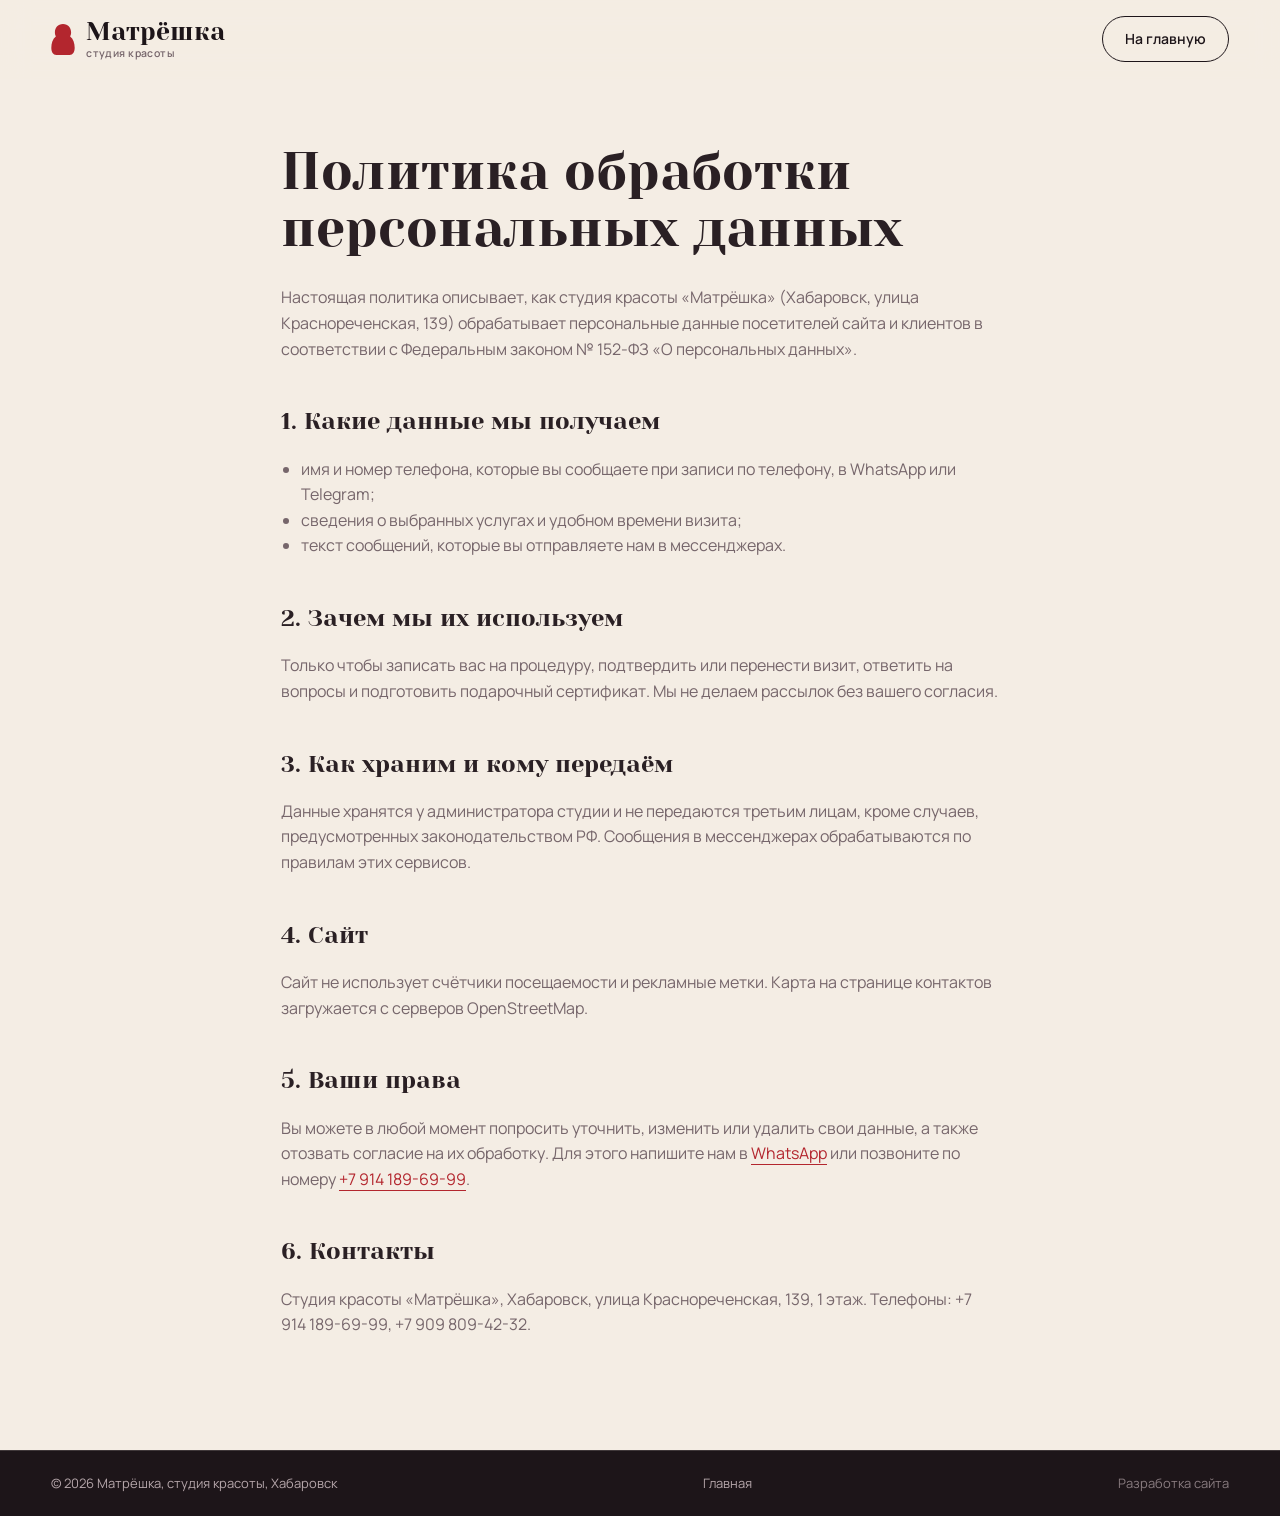
==== commit 301d8454: "Матрёшка: демо заново по фото из 2ГИС и ВК Лендинг и политика: «засыпаете в кресле, просыпаетесь с р" ====
--- a/matreshka/politika.html
+++ b/matreshka/politika.html
@@ -4,45 +4,55 @@
 <meta charset="utf-8">
 <meta name="viewport" content="width=device-width, initial-scale=1">
 <meta name="robots" content="noindex, nofollow">
-<title>Политика конфиденциальности: Матрёшка, Хабаровск</title>
-<meta name="description" content="Политика обработки персональных данных студии бровей и ресниц «Матрёшка», Хабаровск.">
+<title>Политика конфиденциальности: студия красоты «Матрёшка», Хабаровск</title>
+<meta name="description" content="Политика обработки персональных данных студии красоты «Матрёшка», Хабаровск, улица Краснореченская, 139.">
 <link rel="icon" href="favicon.svg" type="image/svg+xml">
 <link rel="stylesheet" href="style.css">
 <style>
-.doc{padding:60px 0 100px}
-.doc .wrap{max-width:820px}
-.doc h1{font:400 clamp(34px,4.4vw,54px)/1.1 var(--ff-h);margin:18px 0 30px}
-.doc h2{font:400 24px/1.3 var(--ff-h);margin:38px 0 12px}
-.doc p,.doc li{color:var(--muted)}
+.doc{max-width:820px;margin:0 auto;padding:64px var(--pad) 96px}
+.doc h1{font-family:var(--f-head);font-weight:400;font-size:clamp(32px,4.4vw,52px);line-height:1.1;margin:0 0 28px}
+.doc h2{font-family:var(--f-head);font-weight:400;font-size:24px;margin:40px 0 12px}
+.doc p,.doc li{color:var(--muted);font-size:16px}
+.doc a{color:var(--red);border-bottom:1px solid currentColor}
 .doc ul{padding-left:20px}
-.back{display:inline-flex;align-items:center;gap:8px;color:var(--cherry);font-weight:500}
-.back svg{width:16px;height:16px;transform:rotate(180deg)}
 </style>
 </head>
 <body>
-<header class="hdr is-scrolled"><div class="hdr__in wrap">
-  <a href="./" class="logo"><img src="favicon.svg" alt="" width="36" height="36"><span class="logo__txt">Матрёшка<small>ресницы и брови</small></span></a>
-  <div class="hdr__right"><a class="btn btn--sm btn--cherry" href="./#book">Записаться</a></div>
-</div></header>
-<main class="doc"><div class="wrap">
-<a class="back" href="./"><svg viewBox="0 0 24 24"><path d="M5 12h14M13 6l6 6-6 6" fill="none" stroke="currentColor" stroke-width="1.8" stroke-linecap="round" stroke-linejoin="round"/></svg>На главную</a>
-<h1>Политика обработки персональных данных</h1>
-<p>Эта политика описывает, как студия бровей и ресниц «Матрёшка» (Хабаровск, улица Краснореченская, 139) обрабатывает персональные данные посетителей сайта. Политика составлена в соответствии с Федеральным законом от 27.07.2006 № 152-ФЗ «О персональных данных».</p>
-<h2>1. Какие данные мы получаем</h2>
-<ul><li>имя или обращение, которое вы указали;</li><li>выбранная услуга и удобное время визита;</li><li>номер телефона и имя пользователя в мессенджере, если вы написали нам в WhatsApp или Telegram.</li></ul>
-<h2>2. Зачем</h2>
-<p>Только чтобы ответить на заявку, записать вас на процедуру, подтвердить или перенести визит. Мы не отправляем рекламные рассылки без вашего согласия.</p>
-<h2>3. Как это происходит</h2>
-<p>Сайт не хранит заявки на сервере. Форма собирает текст сообщения и открывает выбранный вами мессенджер; отправляете его вы сами. Дальше переписка хранится в WhatsApp или Telegram по правилам этих сервисов.</p>
-<h2>4. Передача третьим лицам</h2>
-<p>Мы не продаём и не передаём ваши данные третьим лицам, кроме случаев, предусмотренных законодательством Российской Федерации.</p>
-<h2>5. Срок хранения и удаление</h2>
-<p>Данные хранятся, пока нужны для записи и обслуживания. Чтобы удалить переписку и данные о визитах, напишите нам в мессенджер или позвоните по номеру +7 914 189-69-99.</p>
-<h2>6. Файлы cookie</h2>
-<p>Сайт не использует счётчики и сервисы аналитики. Браузер может сохранять технические данные, нужные для показа страницы и карты.</p>
-<h2>7. Контакты</h2>
-<p>Студия «Матрёшка», г. Хабаровск, ул. Краснореченская, 139. Телефоны: +7 914 189-69-99, +7 909 809-42-32.</p>
-</div></main>
-<footer class="ftr"><div class="wrap ftr__in"><span>© Матрёшка, студия бровей и ресниц, Хабаровск</span><a href="./">Главная</a><a class="dev" href="https://staswebdesign.github.io/" target="_blank" rel="noopener">Разработка сайта</a></div></footer>
+<header class="hdr">
+  <div class="hdr__in wrap">
+    <a href="./" class="logo" aria-label="На главную">
+      <svg class="logo__mark" viewBox="0 0 100 130"><path d="M50,0 C72,0 84,15 84,36 C84,43 82,48 80,52 C93,62 99,80 99,100 C99,119 91,130 78,130 L22,130 C9,130 1,119 1,100 C1,80 7,62 20,52 C18,48 16,43 16,36 C16,15 28,0 50,0 Z"/></svg>
+      <span class="logo__txt">Матрёшка<small>студия красоты</small></span>
+    </a>
+    <a class="btn btn--line btn--sm" href="./" style="margin-left:auto">На главную</a>
+  </div>
+</header>
+<main class="doc">
+  <h1>Политика обработки персональных данных</h1>
+  <p>Настоящая политика описывает, как студия красоты «Матрёшка» (Хабаровск, улица Краснореченская, 139) обрабатывает персональные данные посетителей сайта и клиентов в соответствии с Федеральным законом № 152-ФЗ «О персональных данных».</p>
+  <h2>1. Какие данные мы получаем</h2>
+  <ul>
+    <li>имя и номер телефона, которые вы сообщаете при записи по телефону, в WhatsApp или Telegram;</li>
+    <li>сведения о выбранных услугах и удобном времени визита;</li>
+    <li>текст сообщений, которые вы отправляете нам в мессенджерах.</li>
+  </ul>
+  <h2>2. Зачем мы их используем</h2>
+  <p>Только чтобы записать вас на процедуру, подтвердить или перенести визит, ответить на вопросы и подготовить подарочный сертификат. Мы не делаем рассылок без вашего согласия.</p>
+  <h2>3. Как храним и кому передаём</h2>
+  <p>Данные хранятся у администратора студии и не передаются третьим лицам, кроме случаев, предусмотренных законодательством РФ. Сообщения в мессенджерах обрабатываются по правилам этих сервисов.</p>
+  <h2>4. Сайт</h2>
+  <p>Сайт не использует счётчики посещаемости и рекламные метки. Карта на странице контактов загружается с серверов OpenStreetMap.</p>
+  <h2>5. Ваши права</h2>
+  <p>Вы можете в любой момент попросить уточнить, изменить или удалить свои данные, а также отозвать согласие на их обработку. Для этого напишите нам в <a href="https://wa.me/79141896999" target="_blank" rel="noopener">WhatsApp</a> или позвоните по номеру <a href="tel:+79141896999">+7 914 189-69-99</a>.</p>
+  <h2>6. Контакты</h2>
+  <p>Студия красоты «Матрёшка», Хабаровск, улица Краснореченская, 139, 1 этаж. Телефоны: +7 914 189-69-99, +7 909 809-42-32.</p>
+</main>
+<footer class="ftr">
+  <div class="wrap ftr__in">
+    <span>© 2026 Матрёшка, студия красоты, Хабаровск</span>
+    <a href="./">Главная</a>
+    <a class="dev" href="https://staswebdesign.github.io/" target="_blank" rel="noopener">Разработка сайта</a>
+  </div>
+</footer>
 </body>
 </html>
--- a/matreshka/style.css
+++ b/matreshka/style.css
@@ -1,454 +1,505 @@
-@font-face{font-family:"Prata";src:url(fonts/prata-cyrillic-400-normal.woff2) format("woff2");font-weight:400;font-display:swap;unicode-range:U+0301,U+0400-045F,U+0490-0491,U+04B0-04B1,U+2116}
-@font-face{font-family:"Prata";src:url(fonts/prata-latin-400-normal.woff2) format("woff2");font-weight:400;font-display:swap;unicode-range:U+0000-002F,U+003A-00FF,U+0131,U+0152-0153,U+02BB-02BC,U+02C6,U+02DA,U+02DC,U+2000-206F,U+20AC,U+20BD,U+2122,U+2212,U+2215}
-@font-face{font-family:"Golos";src:url(fonts/golos-text-cyrillic-400-normal.woff2) format("woff2");font-weight:400;font-display:swap;unicode-range:U+0301,U+0400-045F,U+0490-0491,U+04B0-04B1,U+2116}
-@font-face{font-family:"Golos";src:url(fonts/golos-text-cyrillic-500-normal.woff2) format("woff2");font-weight:500;font-display:swap;unicode-range:U+0301,U+0400-045F,U+0490-0491,U+04B0-04B1,U+2116}
-@font-face{font-family:"Golos";src:url(fonts/golos-text-cyrillic-600-normal.woff2) format("woff2");font-weight:600;font-display:swap;unicode-range:U+0301,U+0400-045F,U+0490-0491,U+04B0-04B1,U+2116}
-@font-face{font-family:"Golos";src:url(fonts/golos-text-latin-400-normal.woff2) format("woff2");font-weight:400;font-display:swap;unicode-range:U+0000-00FF,U+0131,U+0152-0153,U+02BB-02BC,U+02C6,U+02DA,U+02DC,U+2000-206F,U+20AC,U+20BD,U+2122,U+2212,U+2215}
-@font-face{font-family:"Golos";src:url(fonts/golos-text-latin-500-normal.woff2) format("woff2");font-weight:500;font-display:swap;unicode-range:U+0000-00FF,U+0131,U+0152-0153,U+02BB-02BC,U+02C6,U+02DA,U+02DC,U+2000-206F,U+20AC,U+20BD,U+2122,U+2212,U+2215}
-@font-face{font-family:"Golos";src:url(fonts/golos-text-latin-600-normal.woff2) format("woff2");font-weight:600;font-display:swap;unicode-range:U+0000-00FF,U+0131,U+0152-0153,U+02BB-02BC,U+02C6,U+02DA,U+02DC,U+2000-206F,U+20AC,U+20BD,U+2122,U+2212,U+2215}
+/* Матрёшка: студия красоты, Хабаровск */
+@font-face{font-family:"Yeseva";src:url(fonts/yeseva-one-cyrillic-400-normal.woff2) format("woff2");font-weight:400;font-display:swap;unicode-range:U+0301,U+0400-045F,U+0490-0491,U+04B0-04B1,U+2116}
+@font-face{font-family:"Yeseva";src:url(fonts/yeseva-one-latin-400-normal.woff2) format("woff2");font-weight:400;font-display:swap;unicode-range:U+0000-00FF,U+0131,U+0152-0153,U+02BB-02BC,U+02C6,U+02DA,U+02DC,U+2000-206F,U+20AC,U+20BD,U+2122,U+2191,U+2193,U+2212,U+2215,U+FEFF,U+FFFD}
+@font-face{font-family:"Manrope";src:url(fonts/manrope-cyrillic-400-normal.woff2) format("woff2");font-weight:400;font-display:swap;unicode-range:U+0301,U+0400-045F,U+0490-0491,U+04B0-04B1,U+2116}
+@font-face{font-family:"Manrope";src:url(fonts/manrope-latin-400-normal.woff2) format("woff2");font-weight:400;font-display:swap;unicode-range:U+0000-00FF,U+0131,U+0152-0153,U+02BB-02BC,U+02C6,U+02DA,U+02DC,U+2000-206F,U+20AC,U+20BD,U+2122,U+2191,U+2193,U+2212,U+2215,U+FEFF,U+FFFD}
+@font-face{font-family:"Manrope";src:url(fonts/manrope-cyrillic-500-normal.woff2) format("woff2");font-weight:500;font-display:swap;unicode-range:U+0301,U+0400-045F,U+0490-0491,U+04B0-04B1,U+2116}
+@font-face{font-family:"Manrope";src:url(fonts/manrope-latin-500-normal.woff2) format("woff2");font-weight:500;font-display:swap;unicode-range:U+0000-00FF,U+0131,U+0152-0153,U+02BB-02BC,U+02C6,U+02DA,U+02DC,U+2000-206F,U+20AC,U+20BD,U+2122,U+2191,U+2193,U+2212,U+2215,U+FEFF,U+FFFD}
+@font-face{font-family:"Manrope";src:url(fonts/manrope-cyrillic-600-normal.woff2) format("woff2");font-weight:600;font-display:swap;unicode-range:U+0301,U+0400-045F,U+0490-0491,U+04B0-04B1,U+2116}
+@font-face{font-family:"Manrope";src:url(fonts/manrope-latin-600-normal.woff2) format("woff2");font-weight:600;font-display:swap;unicode-range:U+0000-00FF,U+0131,U+0152-0153,U+02BB-02BC,U+02C6,U+02DA,U+02DC,U+2000-206F,U+20AC,U+20BD,U+2122,U+2191,U+2193,U+2212,U+2215,U+FEFF,U+FFFD}
+@font-face{font-family:"Manrope";src:url(fonts/manrope-cyrillic-700-normal.woff2) format("woff2");font-weight:700;font-display:swap;unicode-range:U+0301,U+0400-045F,U+0490-0491,U+04B0-04B1,U+2116}
+@font-face{font-family:"Manrope";src:url(fonts/manrope-latin-700-normal.woff2) format("woff2");font-weight:700;font-display:swap;unicode-range:U+0000-00FF,U+0131,U+0152-0153,U+02BB-02BC,U+02C6,U+02DA,U+02DC,U+2000-206F,U+20AC,U+20BD,U+2122,U+2191,U+2193,U+2212,U+2215,U+FEFF,U+FFFD}
 
 :root{
-  --milk:#F7F1E8;
-  --milk2:#EFE5D6;
-  --card:#FBF8F3;
-  --ink:#2B1A1B;
-  --muted:#76625E;
-  --cherry:#9B2335;
-  --cherry-d:#5E1420;
-  --gold:#B8863B;
-  --blush:#E9C9BD;
-  --line:rgba(43,26,27,.13);
-  --line-l:rgba(247,241,232,.22);
-  --ff-h:"Prata","Golos",Georgia,serif;
-  --ff:"Golos",system-ui,-apple-system,"Segoe UI",sans-serif;
+  --milk:#F4EDE4;
+  --milk-2:#EADFD2;
+  --rose:#EBCFC6;
+  --ink:#1D1519;
+  --ink-2:#2B2025;
+  --text:#2A2024;
+  --muted:#76666B;
+  --muted-light:#B5A6AA;
+  --red:#B3262E;
+  --red-dark:#8E1B22;
+  --gold:#C79A56;
+  --line:rgba(29,21,25,.14);
+  --line-light:rgba(244,237,228,.16);
+  --f-head:"Yeseva",Georgia,serif;
+  --f-text:"Manrope",system-ui,-apple-system,"Segoe UI",sans-serif;
   --ease:cubic-bezier(.22,.8,.24,1);
   --r:22px;
-  --gap:clamp(20px,3vw,40px);
+  --r-sm:14px;
+  --pad:clamp(20px,4vw,56px);
   --sec:clamp(84px,10vw,140px);
 }
+
 *,*::before,*::after{box-sizing:border-box}
 html{-webkit-text-size-adjust:100%;scroll-padding-top:90px}
 html.lenis,html.lenis body{height:auto}
 .lenis.lenis-smooth{scroll-behavior:auto!important}
-body{margin:0;background:var(--milk);color:var(--ink);font:400 16px/1.6 var(--ff);-webkit-font-smoothing:antialiased;overflow-x:clip}
+body{margin:0;background:var(--milk);color:var(--text);font:400 16px/1.6 var(--f-text);-webkit-font-smoothing:antialiased;overflow-x:clip}
+img{display:block;max-width:100%;height:auto}
 a{color:inherit;text-decoration:none;-webkit-tap-highlight-color:transparent}
-button{font:inherit;color:inherit;background:none;border:0;cursor:pointer;-webkit-tap-highlight-color:transparent}
-img,svg{display:block}
-::selection{background:var(--cherry);color:var(--milk)}
-::-webkit-scrollbar{width:10px;height:8px}
-::-webkit-scrollbar-track{background:var(--milk2)}
-::-webkit-scrollbar-thumb{background:#c9b3a8;border-radius:10px;border:2px solid var(--milk2)}
-html{scrollbar-color:#c9b3a8 var(--milk2);scrollbar-width:thin}
-.wrap{width:min(1240px,100% - 2*clamp(20px,4vw,48px));margin-inline:auto}
-.i{width:18px;height:18px;flex:none}
-
-/* doll */
-.d-body{fill:var(--doll-body,var(--cherry))}
-.d-face{fill:var(--doll-face,var(--milk))}
-.d-hair{fill:var(--doll-ink,var(--ink))}
-.d-brow{fill:none;stroke:var(--doll-ink,var(--ink));stroke-width:3.2;stroke-linecap:round}
-.d-ln{fill:none;stroke:var(--doll-ink,var(--ink));stroke-width:2.4;stroke-linecap:round}
-.d-lash{stroke:var(--doll-ink,var(--ink));stroke-width:1.6;stroke-linecap:round}
-.d-cheek{fill:var(--blush);opacity:.85}
-.d-lip{fill:var(--doll-lip,var(--cherry))}
-.d-apron{fill:var(--doll-face,var(--milk))}
-.d-gold{fill:none;stroke:var(--gold);stroke-width:3;stroke-linecap:round}
-.d-stem{stroke:var(--gold);stroke-width:2.4}
-.d-leaf{fill:var(--gold)}
-.d-petal{fill:var(--doll-lip,var(--cherry))}
-.d-core{fill:var(--gold)}
-.d-dot{fill:var(--gold)}
-
-/* type */
-.eyebrow{margin:0 0 18px;font:600 12px/1.3 var(--ff);letter-spacing:.16em;text-transform:uppercase;color:var(--cherry);display:flex;align-items:center;gap:12px}
-.eyebrow::before{content:"";width:26px;height:1px;background:currentColor}
-.eyebrow--light{color:var(--blush)}
-.h1{font:400 clamp(44px,5vw,72px)/1.06 var(--ff-h);margin:0;letter-spacing:-.01em}
-.h1 em{display:block;font-style:normal;color:var(--cherry)}
-.h2{font:400 clamp(30px,3.5vw,52px)/1.12 var(--ff-h);margin:0;letter-spacing:-.005em;text-wrap:balance}
-h3{font:400 24px/1.25 var(--ff-h);margin:0}
-.lead{font-size:clamp(18px,1.6vw,21px);line-height:1.55;margin:0 0 18px}
+button{font:inherit;color:inherit;background:none;border:0;padding:0;cursor:pointer;-webkit-tap-highlight-color:transparent}
+svg{width:1em;height:1em;flex:none}
+::selection{background:var(--red);color:#fff}
+::-webkit-scrollbar{width:10px}
+::-webkit-scrollbar-track{background:var(--milk-2)}
+::-webkit-scrollbar-thumb{background:var(--ink);border-radius:10px;border:2px solid var(--milk-2)}
+html{scrollbar-color:var(--ink) var(--milk-2)}
+
+.wrap{width:100%;max-width:1320px;margin:0 auto;padding:0 var(--pad)}
 .sec{padding:var(--sec) 0}
-.sec__head{max-width:760px;margin-bottom:clamp(36px,5vw,60px)}
-.sec__head--row{max-width:none;display:flex;justify-content:space-between;align-items:flex-end;gap:24px;flex-wrap:wrap}
-.sec__sub{color:var(--muted);margin:18px 0 0;font-size:17px;max-width:560px}
-
-/* buttons */
-.btn{display:inline-flex;align-items:center;justify-content:center;gap:10px;height:58px;padding:0 30px;border-radius:999px;font:500 16px/1 var(--ff);white-space:nowrap;transition:background .35s var(--ease),color .35s var(--ease),border-color .35s var(--ease),transform .35s var(--ease),box-shadow .35s var(--ease)}
-.btn .i{transition:transform .35s var(--ease)}
-.btn:hover .i{transform:translateX(4px)}
-.btn--cherry{background:var(--cherry);color:var(--milk);box-shadow:0 14px 30px -14px rgba(155,35,53,.7)}
-.btn--cherry:hover{background:var(--cherry-d)}
-.btn--line{border:1px solid rgba(43,26,27,.28)}
-.btn--line:hover{border-color:var(--ink);background:var(--ink);color:var(--milk)}
-.btn--milk{background:var(--milk);color:var(--cherry-d)}
-.btn--milk:hover{background:#fff}
-.btn--ghost{border:1px solid var(--line-l);color:var(--milk)}
-.btn--ghost:hover{background:rgba(247,241,232,.1);border-color:var(--milk)}
-.btn--sm{height:46px;padding:0 22px;font-size:15px}
-.btn--block{width:100%}
-
-/* header */
-.hdr{position:sticky;top:0;z-index:50;transition:background .4s var(--ease),box-shadow .4s var(--ease)}
-.hdr.is-scrolled{background:rgba(247,241,232,.88);backdrop-filter:blur(14px);-webkit-backdrop-filter:blur(14px);box-shadow:0 1px 0 var(--line)}
-.hdr__in{display:flex;align-items:center;gap:28px;height:84px}
-.logo{display:flex;align-items:center;gap:12px;flex:none}
-.logo__mark{width:30px;height:42px}
-.logo__txt{font:400 25px/1 var(--ff-h);display:flex;flex-direction:column;gap:5px}
-.logo__txt small{font:600 9.5px/1 var(--ff);letter-spacing:.22em;text-transform:uppercase;color:var(--muted)}
-.nav{display:flex;gap:26px;margin-inline:auto;font-size:15px}
+.sec--alt{background:var(--milk-2)}
+.sec--ink{background:var(--ink);color:var(--milk)}
+.sec--rose{background:var(--rose)}
+
+.h1,.h2,h3{font-family:var(--f-head);font-weight:400;margin:0;letter-spacing:-.005em}
+.h1{font-size:clamp(40px,5.2vw,76px);line-height:1.04}
+.h1 em,.h2 em{font-style:normal;color:var(--red)}
+.sec--ink .h2 em{color:#E8A49B}
+.h2{font-size:clamp(30px,3.5vw,52px);line-height:1.1}
+h3{font-size:24px;line-height:1.2}
+.eyebrow{display:inline-flex;align-items:center;gap:10px;margin:0 0 18px;font-size:13px;font-weight:600;color:var(--red)}
+.eyebrow::before{content:"";width:9px;height:12px;background:currentColor;clip-path:url(#doll)}
+.sec--ink .eyebrow{color:#E8A49B}
+.sec__head{max-width:780px;margin-bottom:clamp(40px,5vw,64px)}
+.sec__head--row{max-width:none;display:flex;align-items:flex-end;justify-content:space-between;gap:32px;flex-wrap:wrap}
+.sec__head--row>div:first-child{max-width:760px}
+.sec__sub{margin:20px 0 0;color:var(--muted);font-size:17px;max-width:620px}
+
+/* кнопки */
+.btn{display:inline-flex;align-items:center;justify-content:center;gap:10px;height:56px;padding:0 30px;border-radius:999px;font-weight:600;font-size:15px;white-space:nowrap;transition:background .35s var(--ease),color .35s var(--ease),border-color .35s var(--ease),transform .35s var(--ease)}
+.btn svg{width:17px;height:17px;transition:transform .35s var(--ease)}
+.btn:hover svg{transform:translate(2px,-2px)}
+.btn--red{background:var(--red);color:#fff}
+.btn--red:hover{background:var(--red-dark)}
+.btn--ink{background:var(--ink);color:var(--milk)}
+.btn--ink:hover{background:var(--red)}
+.btn--line{border:1.5px solid var(--ink);color:var(--ink)}
+.btn--line:hover{background:var(--ink);color:var(--milk)}
+.btn--line-light{border:1.5px solid var(--line-light);color:var(--milk)}
+.btn--line-light:hover{background:var(--milk);color:var(--ink)}
+.btn--sm{height:46px;padding:0 22px;font-size:14px}
+.btn--full{width:100%}
+.link-arr{display:inline-flex;align-items:center;gap:6px;font-weight:600;font-size:14px;color:var(--ink);border-bottom:1.5px solid transparent;transition:border-color .3s,color .3s}
+.link-arr:hover{color:var(--red);border-color:currentColor}
+.link-arr svg{width:15px;height:15px}
+.link-arr--big{margin-top:40px;font-size:16px}
+.price{font-family:var(--f-text);font-weight:700;font-size:20px;color:var(--ink);white-space:nowrap}
+
+/* шапка */
+.hdr{position:sticky;top:0;z-index:50;background:rgba(244,237,228,.86);backdrop-filter:blur(14px);-webkit-backdrop-filter:blur(14px);border-bottom:1px solid transparent;transition:border-color .3s,background .3s}
+.hdr.is-scrolled{border-color:var(--line)}
+.hdr__in{display:flex;align-items:center;gap:28px;height:78px}
+.logo{display:flex;align-items:center;gap:11px;flex:none}
+.logo__mark{width:24px;height:31px;fill:var(--red)}
+.logo__txt{font-family:var(--f-head);font-size:25px;line-height:1;color:var(--ink);display:flex;flex-direction:column}
+.logo__txt small{font-family:var(--f-text);font-size:10.5px;font-weight:600;letter-spacing:.04em;color:var(--muted);margin-top:4px}
+.nav{display:flex;gap:26px;margin-left:auto;font-size:14.5px;font-weight:500}
 .nav a{position:relative;padding:6px 0}
-.nav a::after{content:"";position:absolute;left:0;right:0;bottom:0;height:1px;background:var(--cherry);transform:scaleX(0);transform-origin:right;transition:transform .4s var(--ease)}
-.nav a:hover::after{transform:scaleX(1);transform-origin:left}
-.hdr__right{display:flex;align-items:center;gap:10px}
-.hdr__phone{font-weight:500;font-size:15px;margin-right:6px;white-space:nowrap}
-.ico-btn{width:42px;height:42px;border-radius:50%;border:1px solid var(--line);display:grid;place-items:center;transition:background .3s,color .3s,border-color .3s}
+.nav a::after{content:"";position:absolute;left:0;right:0;bottom:0;height:1.5px;background:var(--red);transform:scaleX(0);transform-origin:left;transition:transform .4s var(--ease)}
+.nav a:hover::after{transform:scaleX(1)}
+.hdr__right{display:flex;align-items:center;gap:8px;margin-left:12px}
+.hdr__tel{font-weight:600;font-size:14.5px;margin-right:6px;white-space:nowrap}
+.ico-btn{width:40px;height:40px;border-radius:50%;display:grid;place-items:center;border:1px solid var(--line);transition:background .3s,color .3s,border-color .3s}
 .ico-btn svg{width:18px;height:18px}
 .ico-btn:hover{background:var(--ink);color:var(--milk);border-color:var(--ink)}
-.burger{display:none;width:46px;height:46px;border-radius:50%;border:1px solid var(--line);position:relative}
-.burger span{position:absolute;left:14px;right:14px;height:1.5px;background:var(--ink);transition:transform .45s var(--ease),top .45s var(--ease)}
-.burger span:first-child{top:19px}.burger span:last-child{top:26px}
-.menu-open .burger span:first-child{top:22.5px;transform:rotate(45deg)}
-.menu-open .burger span:last-child{top:22.5px;transform:rotate(-45deg)}
-
-/* mobile nav */
-.mnav{position:fixed;inset:0;z-index:45;background:var(--milk);padding:96px 0 28px;opacity:0;visibility:hidden;transition:opacity .45s var(--ease),visibility .45s;overflow-y:auto}
-.menu-open .mnav{opacity:1;visibility:visible}
-.mnav__in{width:calc(100% - 40px);margin:0 auto;min-height:100%;display:flex;flex-direction:column;justify-content:space-between;gap:32px}
+.hdr .btn--sm{margin-left:6px}
+.burger{display:none;width:46px;height:46px;border-radius:50%;background:var(--ink);position:relative}
+.burger span{position:absolute;left:14px;right:14px;height:1.6px;background:var(--milk);transition:transform .4s var(--ease),top .4s var(--ease)}
+.burger span:nth-child(1){top:19px}
+.burger span:nth-child(2){top:26px}
+.menu-open .burger span:nth-child(1){top:22.5px;transform:rotate(45deg)}
+.menu-open .burger span:nth-child(2){top:22.5px;transform:rotate(-45deg)}
+
+.mnav{position:fixed;inset:0;z-index:45;background:var(--ink);color:var(--milk);padding:96px 24px 28px;opacity:0;visibility:hidden;clip-path:circle(0 at calc(100% - 46px) 39px);transition:clip-path .7s var(--ease),opacity .3s,visibility 0s .7s;overflow-y:auto}
+.menu-open .mnav{opacity:1;visibility:visible;clip-path:circle(150% at calc(100% - 46px) 39px);transition:clip-path .7s var(--ease),opacity .2s,visibility 0s}
+.menu-open .hdr{background:var(--ink);border-color:var(--line-light)}
+.menu-open .logo__txt{color:var(--milk)}
+.menu-open .logo__txt small{color:var(--muted-light)}
+.menu-open .burger{background:var(--milk)}
+.menu-open .burger span{background:var(--ink)}
+.mnav__in{display:flex;flex-direction:column;min-height:100%;gap:28px}
 .mnav__links{display:flex;flex-direction:column}
-.mnav__links a{display:flex;align-items:baseline;gap:14px;padding:13px 0;border-bottom:1px solid var(--line);font:400 24px/1.2 var(--ff-h);transform:translateY(14px);opacity:0;transition:transform .5s var(--ease),opacity .5s var(--ease)}
-.mnav__links a i{font:500 11px/1 var(--ff);font-style:normal;color:var(--cherry);letter-spacing:.1em;width:20px}
-.menu-open .mnav__links a{transform:none;opacity:1}
-.menu-open .mnav__links a:nth-child(2){transition-delay:.04s}.menu-open .mnav__links a:nth-child(3){transition-delay:.08s}.menu-open .mnav__links a:nth-child(4){transition-delay:.12s}.menu-open .mnav__links a:nth-child(5){transition-delay:.16s}.menu-open .mnav__links a:nth-child(6){transition-delay:.2s}.menu-open .mnav__links a:nth-child(7){transition-delay:.24s}
-.mnav__foot{display:flex;flex-direction:column;gap:12px}
-.mnav__row{display:grid;grid-template-columns:1fr 1fr;gap:10px}
-.pill{display:flex;align-items:center;justify-content:center;gap:8px;height:52px;border-radius:999px;border:1px solid var(--line);font-weight:500}
-.pill svg{width:18px;height:18px}
-.mnav__phone{text-align:center;font:500 18px/1.4 var(--ff);margin-top:6px}
-.mnav__addr{text-align:center;color:var(--muted);margin:0;font-size:14px}
-
-/* hero */
-.hero{position:relative;padding:clamp(20px,3vw,40px) 0 clamp(60px,7vw,100px);overflow:clip;background:radial-gradient(ellipse 60% 70% at 78% 45%,#F2E4D8 0%,rgba(247,241,232,0) 70%)}
-.hero__in{display:grid;grid-template-columns:1.05fr .95fr;gap:var(--gap);align-items:center;min-height:min(760px,calc(100svh - 84px))}
-.hero__lead{font-size:clamp(17px,1.4vw,19px);color:var(--muted);max-width:560px;margin:28px 0 36px}
-.hero__btns{display:grid;grid-template-columns:repeat(2,minmax(0,210px));gap:12px}
-.facts{list-style:none;padding:28px 0 0;margin:40px 0 0;border-top:1px solid var(--line);display:flex;gap:30px;flex-wrap:wrap}
-.facts li{display:flex;gap:12px;align-items:flex-start;font-size:13.5px;color:var(--muted);line-height:1.35}
-.facts svg{width:20px;height:20px;color:var(--cherry);flex:none;margin-top:1px}
-.facts b{display:block;color:var(--ink);font-weight:600;font-size:15px;margin-bottom:2px}
-.hero__art{position:relative;justify-self:center;width:min(100%,520px)}
-.rings{width:100%;height:auto;overflow:visible}
-.ring{fill:none;stroke:var(--gold);stroke-width:1.1;opacity:.55}
-.ring.r2{opacity:.38}.ring.r3{opacity:.22;stroke-dasharray:3 7}
-.hero__doll{filter:drop-shadow(0 30px 40px rgba(94,20,32,.25))}
-.tag{position:absolute;background:var(--card);border-radius:16px;padding:12px 16px;font-size:13px;color:var(--muted);line-height:1.35;box-shadow:0 18px 40px -22px rgba(43,26,27,.45);display:flex;flex-direction:column}
-.tag b{font:400 18px/1.2 var(--ff-h);color:var(--ink)}
-.tag::before{content:"";position:absolute;top:50%;width:46px;height:1px;background:var(--ink);opacity:.45}
-.tag::after{content:"";position:absolute;top:calc(50% - 3px);width:7px;height:7px;border-radius:50%;background:var(--cherry)}
-.tag--brow{left:-6%;top:27%}
-.tag--brow::before{left:100%}.tag--brow::after{left:calc(100% + 44px)}
-.tag--lash{right:-8%;top:36%}
-.tag--lash::before{right:100%}.tag--lash::after{right:calc(100% + 44px)}
-.tag--price{right:-2%;bottom:9%;background:var(--ink);color:rgba(247,241,232,.7);padding:16px 20px}
-.tag--price b{color:var(--milk);font-size:26px;margin-top:2px}
-.tag--price::before,.tag--price::after{display:none}
-.tag--price span{font:600 11px/1.3 var(--ff);letter-spacing:.14em;text-transform:uppercase}
-
-/* ticker */
-.ticker{background:var(--cherry);color:var(--milk);overflow:hidden;padding:20px 0;white-space:nowrap}
-.ticker__track{display:inline-flex;align-items:center;gap:30px;animation:tick 42s linear infinite;padding-left:30px}
-.ticker span{font:400 22px/1 var(--ff-h)}
-.ticker i{width:8px;height:8px;border-radius:50%;background:var(--gold);flex:none}
+.mnav__links a{font-family:var(--f-head);font-size:27px;padding:9px 0;border-bottom:1px solid var(--line-light);opacity:0;transform:translateY(14px);transition:opacity .5s var(--ease),transform .5s var(--ease)}
+.menu-open .mnav__links a{opacity:1;transform:none}
+.menu-open .mnav__links a:nth-child(2){transition-delay:.04s}.menu-open .mnav__links a:nth-child(3){transition-delay:.08s}.menu-open .mnav__links a:nth-child(4){transition-delay:.12s}.menu-open .mnav__links a:nth-child(5){transition-delay:.16s}.menu-open .mnav__links a:nth-child(6){transition-delay:.2s}.menu-open .mnav__links a:nth-child(7){transition-delay:.24s}.menu-open .mnav__links a:nth-child(8){transition-delay:.28s}
+.mnav__foot{margin-top:auto;display:flex;flex-direction:column;gap:18px}
+.mnav__contacts{display:flex;flex-direction:column;gap:2px}
+.mnav__contacts a{font-weight:700;font-size:19px}
+.mnav__contacts span{color:var(--muted-light);font-size:14px}
+.mnav__ms{display:grid;grid-template-columns:1fr 1fr;gap:10px}
+.mnav__ms a{display:flex;align-items:center;justify-content:center;gap:8px;height:50px;border-radius:999px;border:1px solid var(--line-light);font-weight:600;font-size:14px}
+.mnav__ms svg{width:18px;height:18px}
+
+/* первый экран */
+.hero{padding:clamp(36px,5vw,64px) 0 clamp(64px,7vw,96px);overflow:clip}
+.hero__in{display:grid;grid-template-columns:1.08fr .92fr;gap:clamp(32px,4vw,64px);align-items:center}
+.kicker{display:inline-flex;align-items:center;gap:10px;margin:0 0 26px;padding:8px 16px 8px 12px;border:1px solid var(--line);border-radius:999px;font-size:13.5px;font-weight:500;color:var(--muted)}
+.kicker__dot{width:8px;height:8px;border-radius:50%;background:var(--red)}
+.hero__lead{margin:26px 0 0;font-size:17.5px;color:var(--muted);max-width:540px}
+.hero__btns{display:grid;grid-template-columns:repeat(2,minmax(0,200px));gap:12px;margin-top:36px}
+.hero__btns .btn{width:100%}
+.facts{list-style:none;margin:44px 0 0;padding:28px 0 0;border-top:1px solid var(--line);display:grid;grid-template-columns:repeat(3,auto);gap:20px 32px;justify-content:start}
+.facts li{display:flex;gap:11px;align-items:flex-start;font-size:13px;color:var(--muted);line-height:1.4}
+.facts svg{width:19px;height:19px;color:var(--red);margin-top:1px}
+.facts b{display:block;font-size:14.5px;color:var(--ink);font-weight:700;margin-bottom:2px}
+
+.hero__art{position:relative;justify-self:center;width:min(100%,480px)}
+.nest{position:relative;aspect-ratio:100/130;width:82%;margin:0 auto}
+.nest__photo{position:absolute;inset:0;clip-path:url(#doll);background:var(--ink)}
+.nest__photo img{width:100%;height:100%;object-fit:cover;object-position:28% 50%;transform:scale(1.04);transition:transform 1.6s var(--ease)}
+.nest__ring{position:absolute;left:50%;top:50%;width:100%;height:100%;fill:none;overflow:visible}
+.nest__ring--2{transform:translate(-50%,-50%) scale(1.12);stroke:var(--red);stroke-width:.4}
+.nest__ring--3{transform:translate(-50%,-50%) scale(1.25);stroke:var(--ink);opacity:.25;stroke-width:.3}
+.hero__badge{position:absolute;left:-4%;bottom:15%;background:var(--ink);color:var(--milk);padding:16px 22px;border-radius:var(--r-sm);display:flex;flex-direction:column;box-shadow:0 18px 40px -18px rgba(29,21,25,.5)}
+.hero__badge-k{font-size:12px;font-weight:600;color:var(--muted-light)}
+.hero__badge-v{font-family:var(--f-head);font-size:27px;line-height:1.15}
+.hero__quote{position:absolute;right:-6%;top:12%;margin:0;max-width:230px;background:var(--milk);border:1px solid var(--line);border-radius:var(--r-sm);padding:16px 18px;font-size:14px;line-height:1.45;color:var(--ink);box-shadow:0 18px 40px -22px rgba(29,21,25,.35)}
+.hero__quote cite{display:block;margin-top:8px;font-style:normal;font-size:12px;color:var(--muted)}
+
+/* бегущая строка */
+.ticker{background:var(--red);color:#fff;overflow:hidden;padding:17px 0}
+.ticker__track{display:flex;align-items:center;gap:26px;width:max-content;animation:tick 48s linear infinite}
+.ticker span{font-family:var(--f-head);font-size:21px;white-space:nowrap}
+.ticker i{width:10px;height:13px;background:#F5C9BF;clip-path:url(#doll);flex:none}
 @keyframes tick{to{transform:translateX(-50%)}}
 
-/* studio */
-.studio__in{display:grid;grid-template-columns:.9fr 1.1fr;gap:clamp(40px,6vw,96px)}
-.studio__body p:not(.lead){color:var(--muted);margin:0}
-.nums{display:grid;grid-template-columns:repeat(3,1fr);gap:16px;margin-top:44px;padding-top:32px;border-top:1px solid var(--line)}
-.nums b{display:block;font:400 clamp(40px,4vw,56px)/1 var(--ff-h);color:var(--cherry)}
-.nums span{display:block;color:var(--muted);font-size:14px;margin-top:10px;line-height:1.4}
-
-/* services */
-.services{background:var(--milk2)}
-.cards{display:grid;grid-template-columns:repeat(3,1fr);gap:20px}
-.card{background:var(--card);border-radius:var(--r);padding:28px;display:flex;flex-direction:column;transition:transform .5s var(--ease),box-shadow .5s var(--ease)}
-.card:hover{transform:translateY(-6px);box-shadow:0 30px 50px -30px rgba(43,26,27,.35)}
-.card__art{height:150px;border-radius:16px;background:linear-gradient(160deg,#F6E7DE,#EFDCD0);display:grid;place-items:center;margin-bottom:26px;overflow:hidden}
-.card__art svg{width:82%;height:auto}
-.a-lid,.a-brow1,.a-brow2{fill:none;stroke:var(--ink);stroke-width:2.2;stroke-linecap:round}
-.a-brow1{stroke:none;fill:none}
-.a-lashes path{stroke:var(--ink);stroke-width:1.5;stroke-linecap:round}
-.a-hairs path{stroke:var(--cherry-d);stroke-width:1.4;stroke-linecap:round;opacity:.85}
-.card__n{font:500 12px/1 var(--ff);letter-spacing:.14em;color:var(--cherry);margin:0 0 10px}
-.card p:not(.card__n){color:var(--muted);margin:12px 0 26px;font-size:15.5px}
-.card__foot{margin-top:auto;display:flex;align-items:center;justify-content:space-between;padding-top:20px;border-top:1px solid var(--line)}
-.price{font:400 22px/1 var(--ff-h);white-space:nowrap}
-.link{display:inline-flex;align-items:center;gap:8px;font-weight:500;color:var(--cherry);font-size:15px}
-.link .i{width:16px;height:16px;transition:transform .35s var(--ease)}
-.link:hover .i{transform:translateX(4px)}
-
-/* builder */
-.builder{background:var(--cherry-d);color:var(--milk);position:relative;overflow:clip}
-.builder::before{content:"";position:absolute;inset:auto -20% -40% auto;width:70%;height:90%;background:radial-gradient(closest-side,rgba(155,35,53,.65),rgba(94,20,32,0));pointer-events:none}
-.builder__in{display:grid;grid-template-columns:1.15fr .85fr;gap:clamp(36px,5vw,80px);position:relative}
-.builder .sec__sub{color:rgba(247,241,232,.7);margin-bottom:36px}
-.layer{padding:22px 0;border-top:1px solid var(--line-l)}
-.layer__t{display:flex;align-items:center;gap:12px;margin:0 0 14px;font:400 21px/1 var(--ff-h)}
-.layer__t i{font:600 12px/1 var(--ff);font-style:normal;width:26px;height:26px;border-radius:50%;border:1px solid var(--line-l);display:grid;place-items:center}
-.chips{display:flex;flex-wrap:wrap;gap:8px}
-.chip{display:inline-flex;align-items:center;gap:10px;min-height:44px;padding:8px 16px;border-radius:999px;border:1px solid var(--line-l);font-size:14.5px;color:rgba(247,241,232,.88);transition:background .3s var(--ease),color .3s var(--ease),border-color .3s var(--ease),opacity .3s}
-.chip small{font-size:13px;opacity:.65;white-space:nowrap}
-.chip:hover{border-color:rgba(247,241,232,.6)}
-.chip.is-on{background:var(--milk);color:var(--cherry-d);border-color:var(--milk)}
-.chip.is-on small{opacity:.8}
-.chip[disabled]{opacity:.32;pointer-events:none}
-.builder__right{display:flex;flex-direction:column;gap:20px;position:sticky;top:110px;align-self:start}
-.nest{display:grid;place-items:center}
-.nest__svg{width:min(100%,300px);height:auto;overflow:visible}
-.nl{fill:none;stroke:rgba(247,241,232,.22);stroke-width:1.4;stroke-dasharray:4 6;transition:fill .6s var(--ease),stroke .6s var(--ease)}
-.nl--add.is-on{fill:rgba(184,134,59,.28);stroke:var(--gold);stroke-dasharray:none}
-.nl--brow.is-on{fill:rgba(233,201,189,.28);stroke:var(--blush);stroke-dasharray:none}
-.nl--lash.is-on{fill:rgba(247,241,232,.14);stroke:var(--milk);stroke-dasharray:none}
-.nest__doll{transition:transform .6s var(--ease)}
-.sum{background:rgba(247,241,232,.07);border:1px solid var(--line-l);border-radius:var(--r);padding:24px}
-.sum__list{list-style:none;margin:0 0 16px;padding:0;font-size:14.5px;min-height:24px}
-.sum__list li{display:flex;justify-content:space-between;gap:12px;padding:7px 0;border-bottom:1px dashed var(--line-l);color:rgba(247,241,232,.82)}
-.sum__list li.empty{color:rgba(247,241,232,.55);border:0}
-.sum__row{display:grid;grid-template-columns:1fr 1fr;gap:16px;margin-bottom:20px}
-.sum__row span{display:block;font-size:12px;letter-spacing:.12em;text-transform:uppercase;color:rgba(247,241,232,.6);margin-bottom:6px}
-.sum__row b{font:400 32px/1 var(--ff-h)}
-.sum__btns{display:grid;gap:10px}
-.sum__btns .btn{width:100%;height:54px}
-.sum__btns .btn[aria-disabled="true"]{opacity:.45;pointer-events:none}
-.sum__note{margin:14px 0 0;font-size:13px;color:rgba(247,241,232,.55);line-height:1.45}
-
-/* lash map */
-.lashmap__in{display:grid;grid-template-columns:.9fr 1.1fr;gap:clamp(36px,5vw,80px);align-items:center}
-.tabs{display:flex;flex-wrap:wrap;gap:8px;margin:32px 0 22px}
-.tab{height:44px;padding:0 18px;border-radius:999px;border:1px solid var(--line);font-size:15px;transition:background .3s,color .3s,border-color .3s}
+/* о студии */
+.team__head{max-width:860px;margin-bottom:48px}
+.team__photo{margin:0;border-radius:var(--r);overflow:hidden;background:#000}
+.team__photo img{width:100%;aspect-ratio:1600/640;object-fit:cover}
+.team__grid{display:grid;grid-template-columns:1fr 1.25fr;gap:clamp(32px,5vw,80px);margin-top:56px;align-items:start}
+.team__lead{margin:0;font-size:18px;line-height:1.65;color:#DCCFC9}
+.team__facts{list-style:none;margin:0;padding:0;display:grid;grid-template-columns:repeat(3,1fr);gap:20px}
+.team__facts li{border-top:1px solid var(--line-light);padding-top:20px}
+.team__facts b{display:block;font-family:var(--f-head);font-weight:400;font-size:44px;line-height:1;color:var(--milk);margin-bottom:12px}
+.team__facts span{font-size:14px;color:var(--muted-light);line-height:1.5;display:block}
+
+/* услуги */
+.svc{display:grid;grid-template-columns:repeat(4,1fr);gap:20px}
+.svc__card{background:#FBF7F2;border-radius:var(--r);overflow:hidden;display:flex;flex-direction:column;border:1px solid var(--line);transition:transform .5s var(--ease),box-shadow .5s var(--ease)}
+.svc__card:hover{transform:translateY(-4px);box-shadow:0 26px 50px -30px rgba(29,21,25,.4)}
+.svc__card--big{grid-column:span 2;grid-row:span 2}
+.svc__img{aspect-ratio:4/3.4;overflow:hidden;background:var(--milk-2)}
+.svc__card--big .svc__img{aspect-ratio:auto;flex:1;min-height:340px}
+.svc__img img{width:100%;height:100%;object-fit:cover;transition:transform 1.2s var(--ease)}
+.svc__card:hover .svc__img img{transform:scale(1.05)}
+.svc__body{padding:24px 24px 26px;display:flex;flex-direction:column;gap:10px;flex:none;position:relative;z-index:1}
+.svc__card--big .svc__body{padding:30px 32px 32px}
+.svc__card--big h3{font-size:32px}
+.svc__num{font-size:12px;font-weight:700;color:var(--red)}
+.svc__body p{margin:0;color:var(--muted);font-size:15px;line-height:1.55}
+.svc__foot{display:flex;align-items:center;justify-content:space-between;gap:12px;margin-top:8px;flex-wrap:wrap}
+.svc__card--text{background:var(--ink);color:var(--milk);position:relative;justify-content:flex-end;min-height:300px;border-color:var(--ink)}
+.svc__card--text p{color:var(--muted-light)}
+.svc__card--text .price,.svc__card--text .link-arr{color:var(--milk)}
+.svc__card--text .svc__num{color:#E8A49B}
+.svc__doll{position:absolute;right:-18px;top:-26px;width:150px;height:195px;fill:none;stroke:var(--red);stroke-width:.8;opacity:.75}
+.svc__card:nth-child(2){grid-column:3}
+.svc__card:nth-child(3){grid-column:4}
+
+/* интерактив */
+.vol{display:grid;grid-template-columns:1.2fr 1.15fr .95fr;gap:20px;align-items:stretch}
+.vol__pick,.vol__stage,.vol__side{background:var(--milk);border-radius:var(--r);padding:30px}
+.vol__pick{display:flex;flex-direction:column;align-items:stretch;gap:8px;padding:30px 16px 26px}
+.vol__pick .vol__label{width:100%;align-self:flex-start;margin-bottom:auto}
+.vol__row{display:flex;align-items:flex-end;justify-content:center;gap:4px;width:100%}
+.vol__hint{width:100%;margin:14px 0 0;font-size:13px;color:var(--muted);text-align:center}
+.vol__doll{display:flex;flex-direction:column;align-items:center;gap:8px;padding:10px 4px;border-radius:var(--r-sm);transition:background .4s var(--ease)}
+.vol__doll svg{fill:transparent;stroke:var(--ink);stroke-width:2.6;transition:fill .45s var(--ease),stroke .45s var(--ease),transform .45s var(--ease)}
+.vol__doll[data-v="0"] svg{width:42px;height:55px}
+.vol__doll[data-v="1"] svg{width:56px;height:73px}
+.vol__doll[data-v="2"] svg{width:70px;height:91px}
+.vol__doll[data-v="3"] svg{width:86px;height:112px}
+.vol__doll:hover svg{transform:translateY(-4px)}
+.vol__doll[aria-checked="true"] svg{fill:var(--red);stroke:var(--red)}
+.vol__name{font-family:var(--f-head);font-size:20px;line-height:1;color:var(--ink)}
+.vol__price{font-size:13px;font-weight:600;color:var(--muted);white-space:nowrap}
+.vol__doll[aria-checked="true"] .vol__price{color:var(--red)}
+.vol__stage{display:flex;flex-direction:column;align-items:center;justify-content:center;gap:18px;background:var(--ink);color:var(--milk)}
+.eye{width:100%;max-width:380px;height:auto;aspect-ratio:400/220;overflow:visible;margin-top:30px}
+.eye__lid{fill:none;stroke:var(--milk);stroke-width:3;stroke-linecap:round}
+.eye__low{fill:none;stroke:var(--muted-light);stroke-width:1.5;stroke-linecap:round;opacity:.6}
+.eye__iris{fill:#5B3C34}
+.eye__pupil{fill:var(--ink)}
+.eye__glint{fill:var(--milk);opacity:.85}
+.eye__lashes line{stroke:var(--milk);stroke-linecap:round;transition:opacity .4s}
+.vol__desc{margin:0;text-align:center;font-size:15px;color:var(--muted-light);max-width:330px;min-height:48px}
+.vol__desc b{color:var(--milk);font-weight:600}
+.vol__side{display:flex;flex-direction:column;gap:10px}
+.vol__label{margin:0 0 6px;font-size:13px;font-weight:600;color:var(--muted)}
+.chk{display:grid;grid-template-columns:22px 1fr auto;gap:12px;align-items:center;padding:13px 14px;border:1px solid var(--line);border-radius:var(--r-sm);cursor:pointer;transition:border-color .3s,background .3s;-webkit-tap-highlight-color:transparent}
+.chk:hover{border-color:var(--ink)}
+.chk input{position:absolute;opacity:0;pointer-events:none}
+.chk__box{width:22px;height:22px;border-radius:7px;border:1.5px solid var(--ink);display:grid;place-items:center;transition:background .3s}
+.chk__box svg{width:14px;height:14px;color:#fff;opacity:0;transition:opacity .25s}
+.chk input:checked~.chk__box{background:var(--red);border-color:var(--red)}
+.chk input:checked~.chk__box svg{opacity:1}
+.chk:has(input:checked){border-color:var(--red);background:#FBF4F1}
+.chk input:focus-visible~.chk__box{outline:2px solid var(--red);outline-offset:2px}
+.chk__t{font-size:14px;font-weight:500;line-height:1.35}
+.chk__p{font-size:13px;font-weight:600;color:var(--muted);white-space:nowrap}
+.vol__total{display:flex;align-items:baseline;justify-content:space-between;margin-top:auto;padding:18px 2px 8px;border-top:1px solid var(--line)}
+.vol__total span{font-size:14px;color:var(--muted)}
+.vol__total b{font-family:var(--f-head);font-weight:400;font-size:34px;color:var(--ink)}
+
+/* цены */
+.prices{display:grid;grid-template-columns:.9fr 1.1fr;gap:clamp(40px,6vw,96px);align-items:start}
+.prices__head{position:sticky;top:120px}
+.tabs{display:flex;flex-wrap:wrap;gap:8px;margin-top:34px}
+.tab{height:44px;padding:0 20px;border-radius:999px;border:1px solid var(--line);font-size:14px;font-weight:600;transition:background .3s,color .3s,border-color .3s}
 .tab:hover{border-color:var(--ink)}
 .tab.is-on{background:var(--ink);color:var(--milk);border-color:var(--ink)}
-.fx__desc{color:var(--muted);min-height:78px;margin:0;max-width:480px;transition:opacity .3s}
-.lashmap__art{background:var(--card);border-radius:28px;padding:clamp(20px,3vw,40px)}
-.fx{width:100%;height:auto;overflow:visible}
-.fx__lid{fill:none;stroke:var(--ink);stroke-width:3;stroke-linecap:round}
-.fx__low{fill:none;stroke:var(--ink);stroke-width:1.4;opacity:.35;stroke-linecap:round}
-.fx__lashes path{stroke:var(--ink);stroke-width:1.7;stroke-linecap:round;fill:none}
-.fx__marks text{font:500 13px var(--ff);fill:var(--cherry);text-anchor:middle}
-.fx__marks line{stroke:var(--cherry);stroke-width:1;opacity:.35}
-.fx__cap{margin:14px 0 0;color:var(--muted);font-size:13px;text-align:center}
-
-/* prices */
-.prices{background:var(--milk2)}
-.search{display:flex;align-items:center;gap:10px;height:52px;border-radius:999px;background:var(--card);padding:0 20px;width:min(100%,340px);border:1px solid transparent;transition:border-color .3s}
-.search:focus-within{border-color:var(--cherry)}
-.search svg{width:18px;height:18px;color:var(--muted);flex:none}
-.search input{border:0;background:none;outline:0;font:inherit;width:100%;color:var(--ink)}
-.search input::-webkit-search-cancel-button{-webkit-appearance:none}
-.ptabs{display:flex;gap:8px;margin-bottom:26px;flex-wrap:wrap}
-.ptab{height:42px;padding:0 18px;border-radius:999px;border:1px solid var(--line);font-size:15px;transition:background .3s,color .3s}
-.ptab.is-on{background:var(--cherry);color:var(--milk);border-color:var(--cherry)}
-.plist{display:grid;grid-template-columns:1fr 1fr;gap:0 48px}
-.pgroup{display:contents}
-.pgroup h3{grid-column:1/-1;font-size:28px;padding:28px 0 10px;margin:0}
-.pgroup:first-child h3{padding-top:0}
-.prow{display:grid;grid-template-columns:1fr auto;gap:4px 16px;padding:18px 0;border-bottom:1px solid var(--line);align-items:baseline}
-.prow__n{font-weight:500;font-size:16px}
-.prow__p{font:400 20px/1 var(--ff-h);white-space:nowrap}
-.prow__d{grid-column:1/-1;font-size:13.5px;color:var(--muted)}
-.prow.is-hidden{display:none}
-.pempty{color:var(--muted);margin:24px 0 0}
-
-/* chair */
-.chair{background:var(--ink);color:var(--milk);padding:var(--sec) 0}
-.chair__q{font:400 clamp(30px,4vw,58px)/1.18 var(--ff-h);margin:0;max-width:1060px;text-wrap:balance}
-.chair__q em{font-style:normal;color:var(--blush)}
-.chair__grid{display:grid;grid-template-columns:repeat(3,1fr);gap:var(--gap);margin-top:clamp(48px,6vw,80px);padding-top:36px;border-top:1px solid var(--line-l)}
-.chair__grid b{font:400 22px/1.2 var(--ff-h);display:block;margin-bottom:10px}
-.chair__grid p{margin:0;color:rgba(247,241,232,.66);font-size:15.5px}
-
-/* steps */
-.steps__list{list-style:none;margin:0;padding:0;display:grid;grid-template-columns:repeat(4,1fr);gap:20px;counter-reset:s}
-.steps__list li{padding:28px 24px 30px;border-radius:var(--r);background:var(--card);position:relative}
-.steps__list span{display:block;font:400 44px/1 var(--ff-h);color:var(--blush);margin-bottom:28px}
-.steps__list p{color:var(--muted);font-size:15px;margin:12px 0 0}
-
-/* accordion */
-.care{background:var(--milk2)}
-.care__in,.faq__in{display:grid;grid-template-columns:.85fr 1.15fr;gap:clamp(36px,5vw,90px);align-items:start}
-.acc{border-top:1px solid var(--line)}
-.acc__i{border-bottom:1px solid var(--line)}
-.acc__i summary{list-style:none;cursor:pointer;display:flex;justify-content:space-between;align-items:center;gap:20px;padding:24px 0;font:400 21px/1.3 var(--ff-h);-webkit-tap-highlight-color:transparent}
-.acc__i summary::-webkit-details-marker{display:none}
-.acc__i summary svg{width:22px;height:22px;flex:none;color:var(--cherry);transition:transform .45s var(--ease)}
-.acc__i[open] summary svg{transform:rotate(45deg)}
-.acc__b{overflow:hidden}
-.acc__b ul,.acc__b p{margin:0;padding:0 0 26px;color:var(--muted);max-width:640px}
-.acc__b ul{list-style:none;display:grid;gap:10px}
-.acc__b li{position:relative;padding-left:22px}
-.acc__b li::before{content:"";position:absolute;left:0;top:.65em;width:8px;height:8px;border-radius:50%;border:1.5px solid var(--cherry)}
-
-/* reviews */
-.rev__top{display:grid;grid-template-columns:auto 1fr;gap:clamp(30px,5vw,80px);align-items:end;margin-bottom:clamp(40px,5vw,64px)}
-.rev__score{display:flex;align-items:center;gap:18px;padding:26px 30px;border-radius:var(--r);background:var(--cherry);color:var(--milk)}
-.rev__score>b{font:400 72px/1 var(--ff-h)}
-.rev__score div{display:flex;flex-direction:column;gap:8px;font-size:14px;color:rgba(247,241,232,.78)}
-.stars{display:flex;gap:3px;color:var(--gold)}
-.stars svg{width:18px;height:18px}
-.themes{display:grid;grid-template-columns:repeat(3,1fr);gap:20px}
-.theme{border:1px solid var(--line);border-radius:var(--r);padding:30px 28px}
-.theme__n{display:block;font:500 12px/1 var(--ff);letter-spacing:.14em;color:var(--cherry);margin-bottom:46px}
-.theme p{color:var(--muted);margin:12px 0 0;font-size:15.5px}
-.rev__all{margin-top:36px}
-
-/* contacts */
-.contacts{background:var(--milk2)}
-.contacts__in{display:grid;grid-template-columns:1.1fr .9fr;gap:clamp(30px,4vw,64px);align-items:start}
-.dl{margin:36px 0 26px;display:grid;grid-template-columns:1fr 1fr;gap:22px 30px}
-.dl dt{font-size:12px;letter-spacing:.14em;text-transform:uppercase;color:var(--muted);margin-bottom:6px}
-.dl dd{margin:0;font-weight:500;line-height:1.5}
-.dl a{border-bottom:1px solid var(--line);transition:border-color .3s}
-.dl a:hover{border-color:var(--cherry)}
-.contacts__btns{margin-bottom:26px}
-.map{height:360px;border-radius:var(--r);overflow:hidden;background:#E8DCCB;z-index:1}
-.map .leaflet-tile-pane{filter:sepia(.35) saturate(.75) hue-rotate(-12deg) brightness(1.02) contrast(.95)}
-.map .leaflet-control-attribution{background:rgba(247,241,232,.85);font:11px var(--ff)}
-.map .leaflet-control-zoom a{color:var(--ink);background:var(--card)}
-.pin{width:46px;height:58px;filter:drop-shadow(0 8px 10px rgba(43,26,27,.35))}
-.book{background:var(--card);border-radius:28px;padding:clamp(26px,3vw,40px);position:sticky;top:110px}
-.book h3{font-size:34px}
-.book__sub{color:var(--muted);margin:10px 0 26px;font-size:15px}
-.fld{display:block;margin-bottom:16px}
-.fld>span{display:block;font-size:13px;color:var(--muted);margin-bottom:8px}
-.fld input{width:100%;height:54px;border-radius:14px;border:1px solid var(--line);background:var(--milk);padding:0 18px;font:inherit;color:var(--ink);outline:0;transition:border-color .3s}
-.fld input:focus{border-color:var(--cherry)}
-.sel{position:relative}
-.sel__btn{width:100%;height:54px;border-radius:14px;border:1px solid var(--line);background:var(--milk);padding:0 46px 0 18px;text-align:left;white-space:nowrap;overflow:hidden;text-overflow:ellipsis;position:relative}
-.sel__btn::after{content:"";position:absolute;right:20px;top:21px;width:8px;height:8px;border-right:1.6px solid var(--ink);border-bottom:1.6px solid var(--ink);transform:rotate(45deg);transition:transform .35s var(--ease)}
-.sel.is-open .sel__btn{border-color:var(--cherry)}
-.sel.is-open .sel__btn::after{transform:translateY(4px) rotate(-135deg)}
-.sel__list{position:absolute;left:0;right:0;top:calc(100% + 6px);z-index:5;list-style:none;margin:0;padding:6px;background:var(--card);border-radius:14px;box-shadow:0 24px 50px -20px rgba(43,26,27,.4);max-height:260px;overflow:auto;opacity:0;visibility:hidden;transform:translateY(-6px);transition:opacity .3s var(--ease),transform .3s var(--ease),visibility .3s}
-.sel.is-open .sel__list{opacity:1;visibility:visible;transform:none}
-.sel__list li{padding:11px 14px;border-radius:10px;cursor:pointer;font-size:15px}
-.sel__list li:hover,.sel__list li[aria-selected="true"]{background:var(--milk2)}
-.book__ch{display:grid;grid-template-columns:1fr 1fr;gap:10px;margin:6px 0 18px}
-.book__ch input{position:absolute;opacity:0;pointer-events:none}
-.book__ch span{display:flex;align-items:center;justify-content:center;gap:8px;height:50px;border-radius:999px;border:1px solid var(--line);cursor:pointer;font-weight:500;font-size:15px;transition:background .3s,color .3s,border-color .3s}
-.book__ch svg{width:18px;height:18px}
-.book__ch input:checked+span{background:var(--ink);color:var(--milk);border-color:var(--ink)}
-.consent{font-size:12.5px;color:var(--muted);margin:14px 0 0;line-height:1.5;text-align:center}
-.consent a{border-bottom:1px solid var(--line)}
-
-/* final */
-.final{background:var(--cherry);color:var(--milk);padding:clamp(80px,9vw,130px) 0 0;overflow:hidden;position:relative}
+.plist{display:none}
+.plist.is-on{display:block;animation:fadeUp .5s var(--ease)}
+@keyframes fadeUp{from{opacity:0;transform:translateY(10px)}to{opacity:1;transform:none}}
+.prow{display:flex;justify-content:space-between;align-items:baseline;gap:24px;padding:22px 0;border-bottom:1px solid var(--line)}
+.prow:first-child{border-top:1px solid var(--line)}
+.prow b{display:block;font-family:var(--f-head);font-weight:400;font-size:22px;color:var(--ink);line-height:1.25}
+.prow span{display:block;margin-top:4px;font-size:14.5px;color:var(--muted)}
+.prow em{font-style:normal;font-weight:700;font-size:19px;color:var(--ink);white-space:nowrap}
+.prices__btn{margin-top:32px}
+
+/* работы */
+.filters{display:flex;gap:8px;flex-wrap:wrap}
+.filter{height:42px;padding:0 18px;border-radius:999px;border:1px solid var(--line);font-size:14px;font-weight:600;transition:background .3s,color .3s,border-color .3s}
+.filter:hover{border-color:var(--ink)}
+.filter.is-on{background:var(--red);border-color:var(--red);color:#fff}
+.works{columns:4 260px;column-gap:16px}
+.work{margin:0 0 16px;border-radius:var(--r-sm);overflow:hidden;break-inside:avoid;background:var(--milk);transition:opacity .45s var(--ease),transform .45s var(--ease)}
+.work img{width:100%;transition:transform 1.1s var(--ease)}
+.work:hover img{transform:scale(1.04)}
+.work.is-hidden{display:none}
+
+/* кресло */
+.chair__in{display:grid;grid-template-columns:1fr 1fr;gap:clamp(40px,6vw,96px);align-items:center}
+.chair__photos{position:relative;padding-bottom:70px}
+.chair__main{margin:0;width:78%;border-radius:var(--r);overflow:hidden}
+.chair__main img{width:100%;aspect-ratio:848/1000;object-fit:cover}
+.chair__small{position:absolute;right:0;bottom:0;width:42%;margin:0;border-radius:var(--r);overflow:hidden;border:6px solid var(--ink)}
+.chair__small img{width:100%;aspect-ratio:3/4;object-fit:cover;object-position:50% 70%}
+.chair__lead{margin:24px 0 0;font-size:17.5px;color:#DCCFC9}
+.chair__list{list-style:none;margin:36px 0 0;padding:0;display:flex;flex-direction:column}
+.chair__list li{padding:20px 0;border-top:1px solid var(--line-light)}
+.chair__list b{display:block;font-family:var(--f-head);font-weight:400;font-size:22px;color:var(--milk);margin-bottom:4px}
+.chair__list span{font-size:15px;color:var(--muted-light)}
+
+/* шаги */
+.steps{list-style:none;margin:0;padding:0;display:grid;grid-template-columns:repeat(4,1fr);gap:20px;counter-reset:s}
+.steps li{position:relative;padding:30px 26px 32px;border-radius:var(--r);background:#FBF7F2;border:1px solid var(--line)}
+.steps__n{display:grid;place-items:center;width:46px;height:58px;font-family:var(--f-head);font-size:22px;color:#fff;background:var(--red);clip-path:url(#doll);margin-bottom:24px;padding-top:10px}
+.steps li:nth-child(2) .steps__n{background:var(--ink)}
+.steps li:nth-child(3) .steps__n{background:var(--gold)}
+.steps li:nth-child(4) .steps__n{background:#6E4A52}
+.steps h3{font-size:22px;margin-bottom:10px}
+.steps p{margin:0;font-size:15px;color:var(--muted)}
+
+/* аккордеоны */
+.care{display:grid;grid-template-columns:.95fr 1.05fr;gap:clamp(40px,6vw,96px);align-items:start}
+.care__img{margin:36px 0 0;border-radius:var(--r);overflow:hidden;max-width:440px}
+.care__img img{width:100%;aspect-ratio:5/4;object-fit:cover}
+.acc{display:flex;flex-direction:column}
+.acc__item{border-bottom:1px solid var(--line)}
+.acc__item:first-child{border-top:1px solid var(--line)}
+.acc__item summary{list-style:none;display:flex;align-items:center;justify-content:space-between;gap:20px;padding:24px 0;font-family:var(--f-head);font-size:22px;line-height:1.3;color:var(--ink);cursor:pointer;-webkit-tap-highlight-color:transparent}
+.acc__item summary::-webkit-details-marker{display:none}
+.acc__item summary svg{width:22px;height:22px;color:var(--red);transition:transform .45s var(--ease)}
+.acc__item[open] summary svg{transform:rotate(45deg)}
+.acc__body{overflow:hidden}
+.acc__body p{margin:0;padding:0 40px 26px 0;color:var(--muted);font-size:16px}
+
+/* отзывы */
+.rate{display:flex;flex-direction:column;align-items:flex-end;gap:4px}
+.rate b{font-family:var(--f-head);font-weight:400;font-size:64px;line-height:1;color:var(--ink)}
+.rate__stars{display:flex;gap:3px;color:var(--gold)}
+.rate__stars svg{width:18px;height:18px}
+.rate span:last-child{font-size:13.5px;color:var(--muted)}
+.revs{display:grid;grid-template-columns:repeat(3,1fr);gap:20px}
+.rev{background:#FBF7F2;border:1px solid var(--line);border-radius:var(--r);padding:72px 28px 26px;display:flex;flex-direction:column;justify-content:space-between;gap:24px;position:relative}
+.rev::before{content:"«";position:absolute;top:18px;left:26px;font-family:var(--f-head);font-size:56px;line-height:1;color:var(--rose)}
+.rev p{margin:0;font-size:15.5px;line-height:1.65;color:var(--text)}
+.rev footer{display:flex;justify-content:space-between;align-items:baseline;padding-top:18px;border-top:1px solid var(--line)}
+.rev footer b{font-weight:700;font-size:15px}
+.rev footer span{font-size:13px;color:var(--muted)}
+.rev:nth-child(2){background:var(--ink);border-color:var(--ink)}
+.rev:nth-child(2) p,.rev:nth-child(2) b{color:var(--milk)}
+.rev:nth-child(2) footer{border-color:var(--line-light)}
+.rev:nth-child(2)::before{color:var(--red)}
+
+/* подарок */
+.gift__in{display:grid;grid-template-columns:.8fr 1.2fr;gap:clamp(40px,6vw,96px);align-items:center}
+.gift__img{margin:0;border-radius:var(--r);overflow:hidden;transform:rotate(-2.5deg);box-shadow:0 30px 60px -30px rgba(29,21,25,.5)}
+.gift__img img{width:100%;aspect-ratio:4/4.6;object-fit:cover}
+.gift__text p:not(.eyebrow){margin:22px 0 32px;font-size:17.5px;color:#5E4D52;max-width:520px}
+
+/* вопросы */
+.faq{display:grid;grid-template-columns:.85fr 1.15fr;gap:clamp(40px,6vw,96px);align-items:start}
+.faq__ms{display:flex;gap:10px;margin-top:28px;flex-wrap:wrap}
+.faq__ms svg{width:18px;height:18px}
+
+/* контакты */
+.contacts{display:grid;grid-template-columns:.9fr 1.1fr;gap:clamp(32px,4vw,64px);align-items:stretch}
+.cinfo{list-style:none;margin:0;padding:0}
+.cinfo li{display:flex;gap:16px;padding:20px 0;border-bottom:1px solid var(--line)}
+.cinfo li:first-child{border-top:1px solid var(--line)}
+.cinfo svg{width:22px;height:22px;color:var(--red);margin-top:2px}
+.cinfo b{display:block;font-size:17px;font-weight:700;color:var(--ink)}
+.cinfo span{display:block;font-size:14.5px;color:var(--muted);margin-top:3px}
+.cinfo a:hover{color:var(--red)}
+.contacts__btns{display:grid;grid-template-columns:1fr 1fr;gap:12px;margin-top:32px;max-width:440px}
+.contacts__ms{display:flex;gap:22px;margin-top:26px;flex-wrap:wrap}
+.contacts__ms a{display:inline-flex;align-items:center;gap:8px;font-weight:600;font-size:14.5px}
+.contacts__ms a:hover{color:var(--red)}
+.contacts__ms svg{width:19px;height:19px}
+.contacts__map{position:relative;min-height:520px;border-radius:var(--r);overflow:hidden;background:var(--milk-2)}
+#map{position:absolute;inset:0;z-index:1}
+.contacts__facade{position:absolute;z-index:2;right:16px;bottom:16px;width:170px;margin:0;background:var(--milk);border-radius:var(--r-sm);padding:6px;box-shadow:0 18px 40px -18px rgba(29,21,25,.5)}
+.contacts__facade img{border-radius:10px;aspect-ratio:1/1.05;object-fit:cover;width:100%}
+.contacts__facade figcaption{font-size:12px;font-weight:600;padding:8px 6px 4px;line-height:1.3}
+.leaflet-container{background:var(--milk-2);font-family:var(--f-text)}
+.leaflet-tile-pane{filter:grayscale(1) sepia(.28) contrast(.92) brightness(1.04)}
+.leaflet-control-attribution{font-size:10px;background:rgba(244,237,228,.8)!important}
+.leaflet-control-zoom a{color:var(--ink)!important;border-color:var(--line)!important}
+.map-pin{width:44px;height:57px}
+.map-pin svg{width:44px;height:57px;fill:var(--red);stroke:var(--milk);stroke-width:5;filter:drop-shadow(0 8px 10px rgba(29,21,25,.35))}
+
+/* финал */
+.final{background:var(--ink);color:var(--milk);padding:clamp(90px,11vw,150px) 0 0;overflow:hidden}
 .final__in{display:flex;flex-direction:column;align-items:center;text-align:center}
-.final__doll{width:64px;height:90px;margin-bottom:28px;filter:drop-shadow(0 14px 20px rgba(60,10,20,.35))}
-.final__doll{--doll-body:var(--milk);--doll-face:var(--cherry-d);--doll-ink:var(--milk);--doll-lip:var(--milk)}
-.final__t{font:400 clamp(30px,3.6vw,52px)/1.15 var(--ff-h);max-width:760px;margin:0 0 36px;text-wrap:balance}
-.final__btns{display:grid;grid-template-columns:repeat(2,minmax(0,220px));gap:12px}
-.final__logo{font:400 clamp(70px,17vw,250px)/.8 var(--ff-h);margin:clamp(60px,7vw,100px) 0 0;letter-spacing:-.03em;white-space:nowrap;color:rgba(247,241,232,.95);transform:translateY(12%)}
-
-/* footer */
-.ftr{background:var(--cherry-d);color:rgba(247,241,232,.68);font-size:13.5px;padding:26px 0}
-.ftr__in{display:flex;gap:24px;align-items:center;flex-wrap:wrap}
-.ftr__in a:hover{color:var(--milk)}
-.ftr .dev{margin-left:auto;opacity:.75}
-
-/* fab, toast, cursor */
-.fab{position:fixed;right:18px;bottom:18px;z-index:40;display:none;flex-direction:column;gap:10px;transition:opacity .3s,transform .3s var(--ease)}
-.fab__b{width:54px;height:54px;border-radius:50%;background:var(--cherry);color:var(--milk);display:grid;place-items:center;box-shadow:0 12px 26px -10px rgba(94,20,32,.7)}
-.fab__b--tg{background:var(--ink)}
-.fab__b svg{width:24px;height:24px}
-.fab:not(.is-on),.menu-open .fab{opacity:0;pointer-events:none;transform:translateY(10px)}
-.toast{position:fixed;left:50%;bottom:28px;transform:translate(-50%,20px);background:var(--ink);color:var(--milk);padding:14px 22px;border-radius:14px;font-size:14.5px;opacity:0;pointer-events:none;transition:opacity .35s,transform .35s var(--ease);z-index:60;max-width:calc(100% - 40px);text-align:center}
-.toast.is-on{opacity:1;transform:translate(-50%,0)}
-.cursor{position:fixed;left:0;top:0;width:14px;height:14px;margin:-7px 0 0 -7px;border-radius:50%;background:var(--cherry);pointer-events:none;z-index:100;opacity:0;transition:width .35s var(--ease),height .35s var(--ease),margin .35s var(--ease),background .35s,opacity .3s}
-.cursor.is-on{opacity:1}
-.cursor.is-link{width:44px;height:44px;margin:-22px 0 0 -22px;background:rgba(155,35,53,.16)}
-.cursor.is-dark{background:rgba(43,26,27,.55)}
-@media (hover:none),(pointer:coarse){.cursor{display:none}}
-
-/* reveal */
+.final__lead{font-family:var(--f-head);font-size:clamp(28px,3.4vw,48px);line-height:1.15;margin:0}
+.final__btns{display:flex;gap:12px;margin-top:40px;flex-wrap:wrap;justify-content:center}
+.final__btns .btn{min-width:250px}
+.final__word{font-family:var(--f-head);font-size:clamp(60px,16vw,250px);line-height:.82;color:var(--red);margin-top:clamp(56px,7vw,96px);white-space:nowrap;letter-spacing:-.01em;transform:translateY(5%)}
+
+/* подвал */
+.ftr{background:var(--ink);color:var(--muted-light);border-top:1px solid var(--line-light);font-size:13px}
+.ftr__in{display:flex;gap:24px;justify-content:space-between;align-items:center;padding-top:22px;padding-bottom:22px;flex-wrap:wrap}
+.ftr a:hover{color:var(--milk)}
+.ftr .dev{opacity:.7}
+
+/* плавающая кнопка */
+.fab{position:fixed;right:18px;bottom:18px;z-index:40;width:58px;height:58px;border-radius:50%;background:var(--red);color:#fff;display:none;place-items:center;box-shadow:0 14px 30px -10px rgba(179,38,46,.6);transition:transform .4s var(--ease),opacity .3s}
+.fab svg{width:26px;height:26px}
+.fab.is-hidden,.menu-open .fab{opacity:0;pointer-events:none;transform:scale(.7)}
+
+/* курсор */
+.cursor{display:none}
+@media (hover:hover) and (pointer:fine){
+  .cursor{display:block;position:fixed;left:0;top:0;z-index:100;pointer-events:none}
+  .cursor__dot{position:fixed;left:-3px;top:-3px;width:6px;height:6px;border-radius:50%;background:var(--red);transition:opacity .3s}
+  .cursor__ring{position:fixed;left:-18px;top:-18px;width:36px;height:36px;border-radius:50%;border:1.5px solid rgba(179,38,46,.55);transition:width .4s var(--ease),height .4s var(--ease),left .4s var(--ease),top .4s var(--ease),background .4s,border-color .4s}
+  .cursor.is-link .cursor__ring{width:12px;height:12px;left:-6px;top:-6px;background:var(--red);border-color:var(--red)}
+  .cursor.is-link .cursor__dot{opacity:0}
+  .cursor.is-photo .cursor__ring{width:70px;height:70px;left:-35px;top:-35px;background:rgba(29,21,25,.45);border-color:transparent;backdrop-filter:blur(2px)}
+  .cursor.is-photo .cursor__dot{background:var(--milk)}
+  .cursor.is-off{opacity:0}
+}
+
+/* появление */
 .reveal{opacity:0;transform:translateY(26px);transition:opacity .9s var(--ease),transform .9s var(--ease)}
 .reveal.is-in{opacity:1;transform:none}
-.hero .h1,.hero .hero__lead,.hero .hero__btns,.hero .facts,.hero .eyebrow{animation:rise 1s var(--ease) both}
-.hero .h1{animation-delay:.08s}.hero .hero__lead{animation-delay:.16s}.hero .hero__btns{animation-delay:.24s}.hero .facts{animation-delay:.32s}
-.hero__art{animation:fade 1.4s var(--ease) .1s both}
-@keyframes rise{from{opacity:0;transform:translateY(22px)}}
-@keyframes fade{from{opacity:0;transform:scale(.96)}}
-@media (prefers-reduced-motion:reduce){*{animation:none!important;transition:none!important}.reveal{opacity:1;transform:none}}
-
-/* responsive */
-@media (max-width:1180px){
-  .nav{display:none}
+.no-js .reveal{opacity:1;transform:none}
+
+/* адаптив */
+@media (max-width:1240px){
+  .nav{gap:18px;font-size:14px}
+  .hdr__tel{display:none}
+}
+@media (max-width:1080px){
+  .nav,.hdr .ico-btn{display:none}
+  .burger{display:block}
   .hdr__right{margin-left:auto}
-  .burger{display:block}
-}
-@media (max-width:980px){
-  .hero__in{grid-template-columns:1fr;min-height:0}
-  .hero__art{order:-1;width:min(100%,440px)}
-  .studio__in,.builder__in,.lashmap__in,.care__in,.faq__in,.contacts__in{grid-template-columns:1fr}
-  .cards,.themes,.chair__grid{grid-template-columns:1fr}
-  .steps__list{grid-template-columns:1fr 1fr}
-  .builder__right{position:static}
-  .book{position:static}
-  .rev__top{grid-template-columns:1fr}
-  .rev__score{order:2;justify-self:start}
-  .plist{grid-template-columns:1fr}
-}
-@media (max-width:720px){
-  :root{--sec:76px}
-  .hdr__in{height:70px}
-  .hdr__phone,.hdr__right .ico-btn,.hdr__cta{display:none}
-  .logo__txt{font-size:22px}
-  .logo__mark{width:26px;height:36px}
-  .fab{display:flex}
-  .hero{padding-top:0}
-  .hero__art{width:210px;margin-top:-6px}
-  .tag{display:none}
-  .tag--price{display:flex;right:-36%;bottom:12%;padding:10px 13px;border-radius:13px}
-  .tag--price b{font-size:19px}
-  .tag--price span{font-size:9.5px}
-  .h1{font-size:clamp(35px,10vw,42px)}
-  .hero .eyebrow{margin-bottom:12px;font-size:11px}
-  .hero__lead{margin:18px 0 24px;font-size:16px}
-  .hero__btns,.final__btns{grid-template-columns:1fr 1fr;width:100%}
-  .btn{height:54px;padding:0 18px;font-size:15.5px}
-  .facts{gap:14px;margin-top:28px;padding-top:22px;flex-direction:column}
-  .nums{grid-template-columns:repeat(3,1fr);gap:10px}
-  .nums span{font-size:12.5px}
-  .steps__list{grid-template-columns:1fr}
-  .steps__list span{margin-bottom:16px;font-size:36px}
-  .dl{grid-template-columns:1fr}
-  .map{height:300px}
-  .card{padding:22px}
-  .acc__i summary{font-size:19px;padding:20px 0}
-  .ftr__in{flex-direction:column;align-items:flex-start;gap:10px}
-  .ftr .dev{margin-left:0}
-  .ftr{padding-bottom:90px}
-  .rev__score>b{font-size:56px}
-  .chip{font-size:14px;padding:8px 14px}
-  .sum__row b{font-size:27px}
+  .hero__in{grid-template-columns:1fr 1fr}
+  .facts{grid-template-columns:1fr;gap:14px}
+  .svc{grid-template-columns:repeat(2,1fr)}
+  .svc__card--big{grid-column:span 2;grid-row:auto}
+  .svc__card:nth-child(2),.svc__card:nth-child(3){grid-column:auto}
+  .svc__card--big .svc__img{flex:none;aspect-ratio:16/10}
+  .vol{grid-template-columns:1fr 1fr}
+  .vol__pick{grid-column:1/-1}
+  .steps{grid-template-columns:repeat(2,1fr)}
+  .revs{grid-template-columns:repeat(2,1fr)}
+  .team__grid{grid-template-columns:1fr}
+}
+@media (max-width:820px){
+  .hdr__in{height:68px}
+  .hero{padding-top:20px}
+  .hero__in{grid-template-columns:1fr;gap:6px}
+  .hero__art{order:-1;width:min(100%,340px)}
+  .nest{width:66%}
+  .hero__badge{left:0;bottom:8%;padding:11px 15px}
+  .hero__badge-v{font-size:21px}
+  .hero__badge-k{font-size:11px}
+  .hero__quote{display:none}
+  .hero__text{margin-top:22px}
+  .kicker{margin-bottom:18px;font-size:12.5px}
+  .hero__lead{font-size:16px;margin-top:18px}
+  .hero__btns{grid-template-columns:1fr 1fr;margin-top:26px}
+  .facts{margin-top:30px;padding-top:22px}
+  .prices,.care,.faq,.chair__in,.gift__in,.contacts{grid-template-columns:1fr}
+  .prices__head{position:static}
+  .team__facts{grid-template-columns:1fr;gap:0}
+  .team__facts li{display:grid;grid-template-columns:84px 1fr;gap:16px;align-items:center;padding:18px 0}
+  .team__facts b{margin:0;font-size:36px}
+  .team__photo img{aspect-ratio:16/9;object-position:60% 50%}
+  .gift__img{max-width:360px;transform:rotate(-2deg)}
+  .contacts__map{min-height:420px}
+  .chair__photos{max-width:520px}
+  .care__img{display:none}
+}
+@media (max-width:640px){
+  :root{--pad:16px;--r:18px}
+  body{font-size:15.5px}
+  .h1{font-size:clamp(34px,10vw,44px)}
+  .h2{font-size:clamp(28px,8vw,36px)}
+  .sec__sub{font-size:15.5px}
+  .btn{height:52px;padding:0 20px;font-size:14.5px}
+  .hdr .btn--sm{display:none}
+  .fab{display:grid}
+  .logo__txt{font-size:23px}
+  .svc{grid-template-columns:1fr}
+  .svc__card--big{grid-column:auto}
+  .svc__card--big h3{font-size:27px}
+  .svc__card--big .svc__body{padding:24px}
+  .svc__img{aspect-ratio:4/3}
+  .svc__card--text{min-height:260px}
+  .svc__doll{opacity:.35}
+  .vol{grid-template-columns:1fr}
+  .vol__pick{gap:2px;padding:26px 8px 20px}
+  .vol__doll[data-v="0"] svg{width:34px;height:44px}
+  .vol__doll[data-v="1"] svg{width:44px;height:57px}
+  .vol__doll[data-v="2"] svg{width:54px;height:70px}
+  .vol__doll[data-v="3"] svg{width:66px;height:86px}
+  .vol__name{font-size:17px}
+  .vol__price{font-size:12px}
+  .vol__stage,.vol__side{padding:24px 18px}
+  .steps,.revs{grid-template-columns:1fr}
+  .works{columns:2;column-gap:10px}
+  .work{margin-bottom:10px}
+  .prow{flex-direction:column;gap:6px;padding:18px 0}
+  .prow b{font-size:20px}
+  .acc__item summary{font-size:19px;padding:20px 0}
+  .acc__body p{padding-right:0}
+  .rate{align-items:flex-start}
+  .rate b{font-size:52px}
+  .chair__main{width:82%}
+  .contacts__btns{grid-template-columns:1fr}
+  .contacts__facade{width:128px;right:10px;bottom:10px}
+  .final__btns{flex-direction:column;width:100%}
+  .final__btns .btn{width:100%;min-width:0}
+  .ftr__in{flex-direction:column;align-items:flex-start;gap:10px;padding-bottom:90px}
+  .ticker span{font-size:18px}
 }
 @media (max-width:380px){
-  .h1{font-size:35px}
-  .hero__art{width:180px}
-  .hero__lead{font-size:15px}
-}
-.studio__in>*,.builder__in>*,.lashmap__in>*,.care__in>*,.faq__in>*,.contacts__in>*,.hero__in>*,.rev__top>*{min-width:0}
-
-.lineup{width:min(100%,440px);height:auto;margin-top:56px;overflow:visible}
-.lineup path{fill:none;stroke:var(--gold);stroke-width:1.4;vector-effect:non-scaling-stroke}
-.lineup path.on{fill:var(--cherry);stroke:none}
-@media (max-width:980px){.lineup{display:none}}
-.chair{position:relative;overflow:clip}
-.chair__rings{position:absolute;right:-6%;top:50%;transform:translateY(-50%);width:min(46vw,620px);height:auto;pointer-events:none;opacity:.5}
-.chair__rings path{fill:none;stroke:var(--gold);stroke-width:1;vector-effect:non-scaling-stroke}
-.chair__in{position:relative}
-@media (max-width:720px){.chair__rings{width:90vw;right:-40%;top:22%;opacity:.3}}
-@media (max-width:720px){
-  .nest__svg{width:200px}
-  .fx__marks text{font-size:22px}
-  .fx__lashes path{stroke-width:2.2}
-  .lashmap__art{padding:16px 10px 20px}
-}
+  .hero__btns{grid-template-columns:1fr}
+  .vol__doll[data-v="3"] svg{width:56px;height:73px}
+  .vol__pick{padding-left:4px;padding-right:4px}
+  .vol__row{gap:0}
+  .vol__name{font-size:15.5px}
+}
+@media (prefers-reduced-motion:reduce){
+  *{animation:none!important;transition:none!important}
+  .reveal{opacity:1;transform:none}
+}
